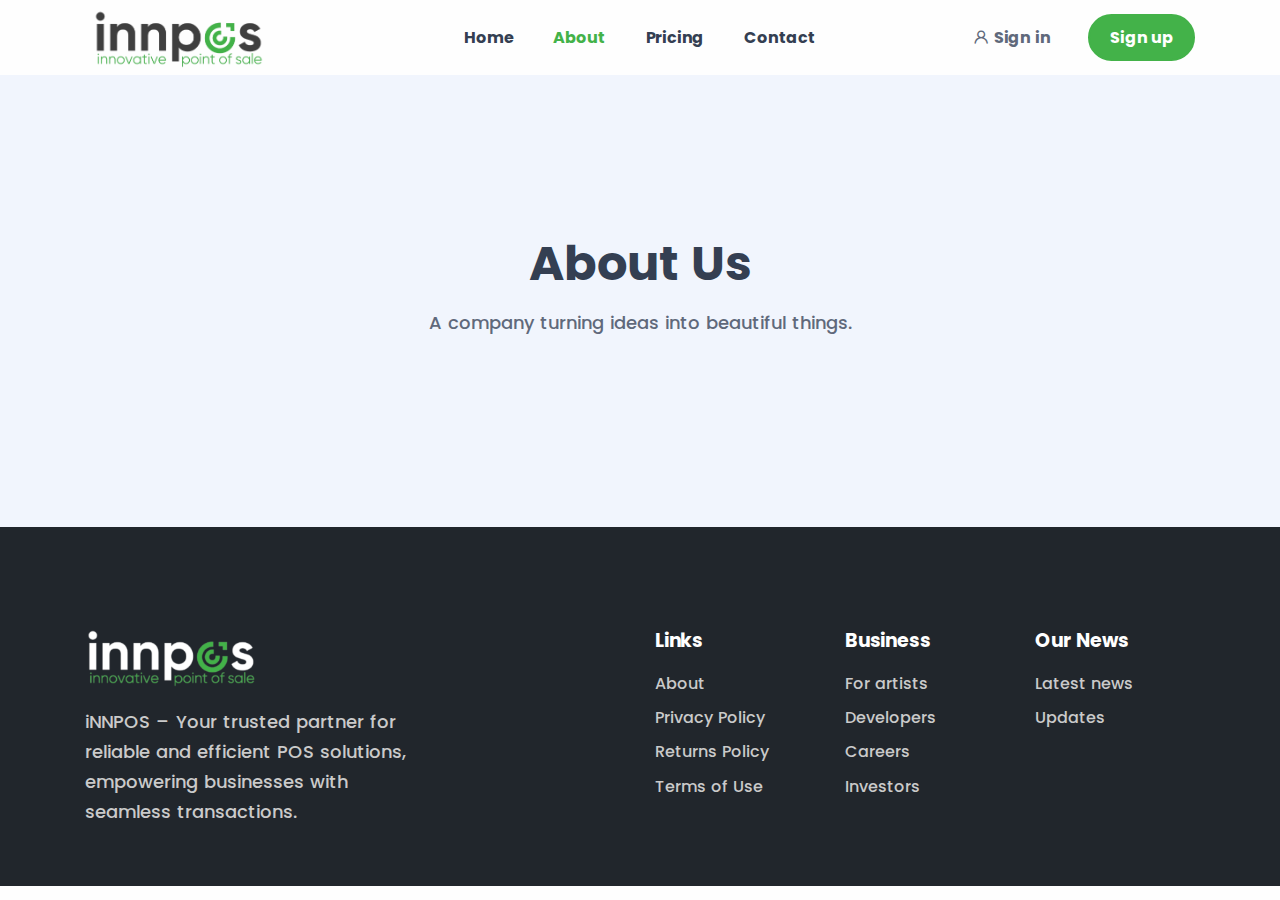
==== about.html @ 15d3a3c7 "initial commit" ====
<!DOCTYPE html>
<html lang="en">
  <head>
    <meta charset="utf-8" />
    <meta name="viewport" content="width=device-width, initial-scale=1.0" />
    <title>INNPOS About Us</title>
    <meta property="og:title" content="INNPOS About Us" />
    <meta property="og:type" content="website" />
    <meta property="og:image" itemprop="image" content="./assets/img/devices.png" />
    <meta property="og:image:secure_url" content="./assets/img/devices.png" />
    <meta property="og:image:width" content="1280" />
    <meta property="og:image:height" content="640" />
    <meta property="twitter:card" content="summary_large_image" />
    <meta property="twitter:image" content="./assets/img/devices.png" />

    <link rel="shortcut icon" href="./assets/img/FAV.png" />
    <link rel="stylesheet" href="./assets/css/plugins.css" />
    <link rel="stylesheet" href="./assets/css/style.css" />
    <link rel="stylesheet" href="./assets/css/colors/green.css" />
    <link rel="stylesheet" href="./assets/css/style-new.css" />
    <link href="https://fonts.googleapis.com/css2?family=Poppins:ital,wght@0,100;0,200;0,300;0,400;0,500;0,600;0,700;0,800;0,900;1,100;1,200;1,300;1,400;1,500;1,600;1,700;1,800;1,900&display=swap" rel="stylesheet" />
  </head>

  <body>
    <nav class="navbar navbar-expand-lg center-nav transparent navbar-light">
      <div class="container flex-lg-row flex-nowrap align-items-center py-2 py-lg-0">
        <div class="navbar-brand w-100">
          <a href="./index.html">
            <img class="h-11" src="./assets/img/logo-black.png" alt="" />
          </a>
        </div>
        <div class="navbar-collapse offcanvas-nav">
          <div class="offcanvas-header d-lg-none d-xl-none">
            <a href="./index.html"><img class="h-11" src="./assets/img/logo-white.png" alt="" /></a>
            <button type="button" class="btn-close btn-close-white offcanvas-close offcanvas-nav-close" aria-label="Close"></button>
          </div>
          <ul class="navbar-nav">
            <li class="nav-item"><a class="nav-link" href="./">Home</a></li>
            <li class="nav-item"><a class="nav-link active" href="about.html">About</a></li>
            <li class="nav-item"><a class="nav-link" href="pricing.html">Pricing</a></li>
            <li class="nav-item"><a class="nav-link" href="contact.html">Contact</a></li>
          </ul>
          <!-- /.navbar-nav -->
        </div>
        <!-- /.navbar-collapse -->
        <div class="navbar-other w-100 d-flex ms-auto">
          <ul class="navbar-nav flex-row align-items-center ms-auto" data-sm-skip="true">
            <li class="nav-item d-none d-md-block">
              <a href="./contact.html" class="btn btn-sm d-flex align-items-center gap-1">
                <i class="uil uil-user"></i>
                Sign in</a
              >
            </li>
            <li class="nav-item d-none d-md-block">
              <a href="./contact.html" class="btn btn-sm btn-primary rounded-pill">Sign up</a>
            </li>
            <li class="nav-item d-lg-none">
              <div class="navbar-hamburger">
                <button class="hamburger animate plain" data-toggle="offcanvas-nav"><span></span></button>
              </div>
            </li>
          </ul>
          <!-- /.navbar-nav -->
        </div>
        <!-- /.navbar-other -->
      </div>
      <!-- /.container -->
    </nav>
    <!-- /.navbar -->

    <section class="wrapper bg-soft-blue">
      <div class="container py-18 text-center">
        <div class="row">
          <div class="col-xl-5 mx-auto mb-6">
            <h1 class="display-1 mb-3">About Us</h1>
            <p class="lead mb-0">A company turning ideas into beautiful things.</p>
          </div>
          <!-- /column -->
        </div>
        <!-- /.row -->
      </div>
      <!-- /.container -->
    </section>
    <!-- /section -->

    <footer class="bg-dark text-inverse">
      <div class="container pt-13 pt-md-15 pb-7">
        <div class="row gy-6 gy-lg-0">
          <div class="col-lg-4">
            <div class="widget">
              <img class="mb-4 h-11" src="./assets/img/logo-white.png" alt="" />
              <p class="lead mb-5">iNNPOS – Your trusted partner for reliable and efficient POS solutions, empowering businesses with seamless transactions.</p>
            </div>
            <!-- /.widget -->
          </div>
          <!-- /column -->
          <div class="col-md-4 col-lg-2 offset-lg-2">
            <div class="widget">
              <h4 class="widget-title text-white mb-3">Links</h4>
              <ul class="list-unstyled text-reset mb-0">
                <li><a href="#">About</a></li>
                <li><a href="#">Privacy Policy</a></li>
                <li><a href="#">Returns Policy</a></li>
                <li><a href="#">Terms of Use</a></li>
              </ul>
            </div>
            <!-- /.widget -->
          </div>
          <!-- /column -->
          <div class="col-md-4 col-lg-2">
            <div class="widget">
              <h4 class="widget-title text-white mb-3">Business</h4>
              <ul class="list-unstyled mb-0">
                <li><a href="#">For artists</a></li>
                <li><a href="#">Developers</a></li>
                <li><a href="#">Careers</a></li>
                <li><a href="#">Investors</a></li>
              </ul>
            </div>
            <!-- /.widget -->
          </div>
          <!-- /column -->
          <div class="col-md-4 col-lg-2">
            <div class="widget">
              <h4 class="widget-title text-white mb-3">Our News</h4>
              <ul class="list-unstyled mb-0">
                <li><a href="#">Latest news</a></li>
                <li><a href="#">Updates</a></li>
              </ul>
            </div>
            <!-- /.widget -->
          </div>
          <!-- /column -->
        </div>
        <!--/.row -->
      </div>
      <!-- /.container -->
    </footer>

    <div class="progress-wrap">
      <svg class="progress-circle svg-content" width="100%" height="100%" viewBox="-1 -1 102 102">
        <path d="M50,1 a49,49 0 0,1 0,98 a49,49 0 0,1 0,-98" />
      </svg>
    </div>

    <script src="./assets/js/bootstrap.bundle.min.js"></script>
    <script src="./assets/js/jquery.min.js"></script>
    <script src="./assets/js/plugins.js"></script>
    <script src="./assets/js/theme.js"></script>
    <script src="./assets/js/script.js"></script>
  </body>
</html>
---- assets/css/plugins.css ----
@charset "UTF-8";

/*!
 * animate.css - https://animate.style/
 * Version - 4.1.1
 * Licensed under the MIT license - http://opensource.org/licenses/MIT
 *
 * Copyright (c) 2020 Animate.css
 */
:root {
  --animate-duration: 1s;
  --animate-delay: 1s;
  --animate-repeat: 1;
}

.animate__animated {
  -webkit-animation-duration: 1s;
  animation-duration: 1s;
  -webkit-animation-duration: var(--animate-duration);
  animation-duration: var(--animate-duration);
  -webkit-animation-fill-mode: both;
  animation-fill-mode: both;
}

.animate__animated.animate__infinite {
  -webkit-animation-iteration-count: infinite;
  animation-iteration-count: infinite;
}

.animate__animated.animate__repeat-1 {
  -webkit-animation-iteration-count: 1;
  animation-iteration-count: 1;
  -webkit-animation-iteration-count: var(--animate-repeat);
  animation-iteration-count: var(--animate-repeat);
}

.animate__animated.animate__repeat-2 {
  -webkit-animation-iteration-count: 2;
  animation-iteration-count: 2;
  -webkit-animation-iteration-count: calc(var(--animate-repeat) * 2);
  animation-iteration-count: calc(var(--animate-repeat) * 2);
}

.animate__animated.animate__repeat-3 {
  -webkit-animation-iteration-count: 3;
  animation-iteration-count: 3;
  -webkit-animation-iteration-count: calc(var(--animate-repeat) * 3);
  animation-iteration-count: calc(var(--animate-repeat) * 3);
}

.animate__animated.animate__delay-1s {
  -webkit-animation-delay: 1s;
  animation-delay: 1s;
  -webkit-animation-delay: var(--animate-delay);
  animation-delay: var(--animate-delay);
}

.animate__animated.animate__delay-2s {
  -webkit-animation-delay: 2s;
  animation-delay: 2s;
  -webkit-animation-delay: calc(var(--animate-delay) * 2);
  animation-delay: calc(var(--animate-delay) * 2);
}

.animate__animated.animate__delay-3s {
  -webkit-animation-delay: 3s;
  animation-delay: 3s;
  -webkit-animation-delay: calc(var(--animate-delay) * 3);
  animation-delay: calc(var(--animate-delay) * 3);
}

.animate__animated.animate__delay-4s {
  -webkit-animation-delay: 4s;
  animation-delay: 4s;
  -webkit-animation-delay: calc(var(--animate-delay) * 4);
  animation-delay: calc(var(--animate-delay) * 4);
}

.animate__animated.animate__delay-5s {
  -webkit-animation-delay: 5s;
  animation-delay: 5s;
  -webkit-animation-delay: calc(var(--animate-delay) * 5);
  animation-delay: calc(var(--animate-delay) * 5);
}

.animate__animated.animate__faster {
  -webkit-animation-duration: 0.5s;
  animation-duration: 0.5s;
  -webkit-animation-duration: calc(var(--animate-duration) / 2);
  animation-duration: calc(var(--animate-duration) / 2);
}

.animate__animated.animate__fast {
  -webkit-animation-duration: 0.8s;
  animation-duration: 0.8s;
  -webkit-animation-duration: calc(var(--animate-duration) * 0.8);
  animation-duration: calc(var(--animate-duration) * 0.8);
}

.animate__animated.animate__slow {
  -webkit-animation-duration: 2s;
  animation-duration: 2s;
  -webkit-animation-duration: calc(var(--animate-duration) * 2);
  animation-duration: calc(var(--animate-duration) * 2);
}

.animate__animated.animate__slower {
  -webkit-animation-duration: 3s;
  animation-duration: 3s;
  -webkit-animation-duration: calc(var(--animate-duration) * 3);
  animation-duration: calc(var(--animate-duration) * 3);
}

@media (prefers-reduced-motion: reduce), print {
  .animate__animated {
    -webkit-animation-duration: 1ms !important;
    animation-duration: 1ms !important;
    -webkit-transition-duration: 1ms !important;
    transition-duration: 1ms !important;
    -webkit-animation-iteration-count: 1 !important;
    animation-iteration-count: 1 !important;
  }

  .animate__animated[class*="Out"] {
    opacity: 0;
  }
}

@-webkit-keyframes bounce {
  0%,
  20%,
  53%,
  to {
    -webkit-animation-timing-function: cubic-bezier(0.215, 0.61, 0.355, 1);
    animation-timing-function: cubic-bezier(0.215, 0.61, 0.355, 1);
    -webkit-transform: translateZ(0);
    transform: translateZ(0);
  }

  40%,
  43% {
    -webkit-animation-timing-function: cubic-bezier(0.755, 0.05, 0.855, 0.06);
    animation-timing-function: cubic-bezier(0.755, 0.05, 0.855, 0.06);
    -webkit-transform: translate3d(0, -30px, 0) scaleY(1.1);
    transform: translate3d(0, -30px, 0) scaleY(1.1);
  }

  70% {
    -webkit-animation-timing-function: cubic-bezier(0.755, 0.05, 0.855, 0.06);
    animation-timing-function: cubic-bezier(0.755, 0.05, 0.855, 0.06);
    -webkit-transform: translate3d(0, -15px, 0) scaleY(1.05);
    transform: translate3d(0, -15px, 0) scaleY(1.05);
  }

  80% {
    -webkit-transition-timing-function: cubic-bezier(0.215, 0.61, 0.355, 1);
    transition-timing-function: cubic-bezier(0.215, 0.61, 0.355, 1);
    -webkit-transform: translateZ(0) scaleY(0.95);
    transform: translateZ(0) scaleY(0.95);
  }

  90% {
    -webkit-transform: translate3d(0, -4px, 0) scaleY(1.02);
    transform: translate3d(0, -4px, 0) scaleY(1.02);
  }
}

@keyframes bounce {
  0%,
  20%,
  53%,
  to {
    -webkit-animation-timing-function: cubic-bezier(0.215, 0.61, 0.355, 1);
    animation-timing-function: cubic-bezier(0.215, 0.61, 0.355, 1);
    -webkit-transform: translateZ(0);
    transform: translateZ(0);
  }

  40%,
  43% {
    -webkit-animation-timing-function: cubic-bezier(0.755, 0.05, 0.855, 0.06);
    animation-timing-function: cubic-bezier(0.755, 0.05, 0.855, 0.06);
    -webkit-transform: translate3d(0, -30px, 0) scaleY(1.1);
    transform: translate3d(0, -30px, 0) scaleY(1.1);
  }

  70% {
    -webkit-animation-timing-function: cubic-bezier(0.755, 0.05, 0.855, 0.06);
    animation-timing-function: cubic-bezier(0.755, 0.05, 0.855, 0.06);
    -webkit-transform: translate3d(0, -15px, 0) scaleY(1.05);
    transform: translate3d(0, -15px, 0) scaleY(1.05);
  }

  80% {
    -webkit-transition-timing-function: cubic-bezier(0.215, 0.61, 0.355, 1);
    transition-timing-function: cubic-bezier(0.215, 0.61, 0.355, 1);
    -webkit-transform: translateZ(0) scaleY(0.95);
    transform: translateZ(0) scaleY(0.95);
  }

  90% {
    -webkit-transform: translate3d(0, -4px, 0) scaleY(1.02);
    transform: translate3d(0, -4px, 0) scaleY(1.02);
  }
}

.animate__bounce {
  -webkit-animation-name: bounce;
  animation-name: bounce;
  -webkit-transform-origin: center bottom;
  transform-origin: center bottom;
}

@-webkit-keyframes flash {
  0%,
  50%,
  to {
    opacity: 1;
  }

  25%,
  75% {
    opacity: 0;
  }
}

@keyframes flash {
  0%,
  50%,
  to {
    opacity: 1;
  }

  25%,
  75% {
    opacity: 0;
  }
}

.animate__flash {
  -webkit-animation-name: flash;
  animation-name: flash;
}

@-webkit-keyframes pulse {
  0% {
    -webkit-transform: scaleX(1);
    transform: scaleX(1);
  }

  50% {
    -webkit-transform: scale3d(1.05, 1.05, 1.05);
    transform: scale3d(1.05, 1.05, 1.05);
  }

  to {
    -webkit-transform: scaleX(1);
    transform: scaleX(1);
  }
}

@keyframes pulse {
  0% {
    -webkit-transform: scaleX(1);
    transform: scaleX(1);
  }

  50% {
    -webkit-transform: scale3d(1.05, 1.05, 1.05);
    transform: scale3d(1.05, 1.05, 1.05);
  }

  to {
    -webkit-transform: scaleX(1);
    transform: scaleX(1);
  }
}

.animate__pulse {
  -webkit-animation-name: pulse;
  animation-name: pulse;
  -webkit-animation-timing-function: ease-in-out;
  animation-timing-function: ease-in-out;
}

@-webkit-keyframes rubberBand {
  0% {
    -webkit-transform: scaleX(1);
    transform: scaleX(1);
  }

  30% {
    -webkit-transform: scale3d(1.25, 0.75, 1);
    transform: scale3d(1.25, 0.75, 1);
  }

  40% {
    -webkit-transform: scale3d(0.75, 1.25, 1);
    transform: scale3d(0.75, 1.25, 1);
  }

  50% {
    -webkit-transform: scale3d(1.15, 0.85, 1);
    transform: scale3d(1.15, 0.85, 1);
  }

  65% {
    -webkit-transform: scale3d(0.95, 1.05, 1);
    transform: scale3d(0.95, 1.05, 1);
  }

  75% {
    -webkit-transform: scale3d(1.05, 0.95, 1);
    transform: scale3d(1.05, 0.95, 1);
  }

  to {
    -webkit-transform: scaleX(1);
    transform: scaleX(1);
  }
}

@keyframes rubberBand {
  0% {
    -webkit-transform: scaleX(1);
    transform: scaleX(1);
  }

  30% {
    -webkit-transform: scale3d(1.25, 0.75, 1);
    transform: scale3d(1.25, 0.75, 1);
  }

  40% {
    -webkit-transform: scale3d(0.75, 1.25, 1);
    transform: scale3d(0.75, 1.25, 1);
  }

  50% {
    -webkit-transform: scale3d(1.15, 0.85, 1);
    transform: scale3d(1.15, 0.85, 1);
  }

  65% {
    -webkit-transform: scale3d(0.95, 1.05, 1);
    transform: scale3d(0.95, 1.05, 1);
  }

  75% {
    -webkit-transform: scale3d(1.05, 0.95, 1);
    transform: scale3d(1.05, 0.95, 1);
  }

  to {
    -webkit-transform: scaleX(1);
    transform: scaleX(1);
  }
}

.animate__rubberBand {
  -webkit-animation-name: rubberBand;
  animation-name: rubberBand;
}

@-webkit-keyframes shakeX {
  0%,
  to {
    -webkit-transform: translateZ(0);
    transform: translateZ(0);
  }

  10%,
  30%,
  50%,
  70%,
  90% {
    -webkit-transform: translate3d(-10px, 0, 0);
    transform: translate3d(-10px, 0, 0);
  }

  20%,
  40%,
  60%,
  80% {
    -webkit-transform: translate3d(10px, 0, 0);
    transform: translate3d(10px, 0, 0);
  }
}

@keyframes shakeX {
  0%,
  to {
    -webkit-transform: translateZ(0);
    transform: translateZ(0);
  }

  10%,
  30%,
  50%,
  70%,
  90% {
    -webkit-transform: translate3d(-10px, 0, 0);
    transform: translate3d(-10px, 0, 0);
  }

  20%,
  40%,
  60%,
  80% {
    -webkit-transform: translate3d(10px, 0, 0);
    transform: translate3d(10px, 0, 0);
  }
}

.animate__shakeX {
  -webkit-animation-name: shakeX;
  animation-name: shakeX;
}

@-webkit-keyframes shakeY {
  0%,
  to {
    -webkit-transform: translateZ(0);
    transform: translateZ(0);
  }

  10%,
  30%,
  50%,
  70%,
  90% {
    -webkit-transform: translate3d(0, -10px, 0);
    transform: translate3d(0, -10px, 0);
  }

  20%,
  40%,
  60%,
  80% {
    -webkit-transform: translate3d(0, 10px, 0);
    transform: translate3d(0, 10px, 0);
  }
}

@keyframes shakeY {
  0%,
  to {
    -webkit-transform: translateZ(0);
    transform: translateZ(0);
  }

  10%,
  30%,
  50%,
  70%,
  90% {
    -webkit-transform: translate3d(0, -10px, 0);
    transform: translate3d(0, -10px, 0);
  }

  20%,
  40%,
  60%,
  80% {
    -webkit-transform: translate3d(0, 10px, 0);
    transform: translate3d(0, 10px, 0);
  }
}

.animate__shakeY {
  -webkit-animation-name: shakeY;
  animation-name: shakeY;
}

@-webkit-keyframes headShake {
  0% {
    -webkit-transform: translateX(0);
    transform: translateX(0);
  }

  6.5% {
    -webkit-transform: translateX(-6px) rotateY(-9deg);
    transform: translateX(-6px) rotateY(-9deg);
  }

  18.5% {
    -webkit-transform: translateX(5px) rotateY(7deg);
    transform: translateX(5px) rotateY(7deg);
  }

  31.5% {
    -webkit-transform: translateX(-3px) rotateY(-5deg);
    transform: translateX(-3px) rotateY(-5deg);
  }

  43.5% {
    -webkit-transform: translateX(2px) rotateY(3deg);
    transform: translateX(2px) rotateY(3deg);
  }

  50% {
    -webkit-transform: translateX(0);
    transform: translateX(0);
  }
}

@keyframes headShake {
  0% {
    -webkit-transform: translateX(0);
    transform: translateX(0);
  }

  6.5% {
    -webkit-transform: translateX(-6px) rotateY(-9deg);
    transform: translateX(-6px) rotateY(-9deg);
  }

  18.5% {
    -webkit-transform: translateX(5px) rotateY(7deg);
    transform: translateX(5px) rotateY(7deg);
  }

  31.5% {
    -webkit-transform: translateX(-3px) rotateY(-5deg);
    transform: translateX(-3px) rotateY(-5deg);
  }

  43.5% {
    -webkit-transform: translateX(2px) rotateY(3deg);
    transform: translateX(2px) rotateY(3deg);
  }

  50% {
    -webkit-transform: translateX(0);
    transform: translateX(0);
  }
}

.animate__headShake {
  -webkit-animation-timing-function: ease-in-out;
  animation-timing-function: ease-in-out;
  -webkit-animation-name: headShake;
  animation-name: headShake;
}

@-webkit-keyframes swing {
  20% {
    -webkit-transform: rotate(15deg);
    transform: rotate(15deg);
  }

  40% {
    -webkit-transform: rotate(-10deg);
    transform: rotate(-10deg);
  }

  60% {
    -webkit-transform: rotate(5deg);
    transform: rotate(5deg);
  }

  80% {
    -webkit-transform: rotate(-5deg);
    transform: rotate(-5deg);
  }

  to {
    -webkit-transform: rotate(0deg);
    transform: rotate(0deg);
  }
}

@keyframes swing {
  20% {
    -webkit-transform: rotate(15deg);
    transform: rotate(15deg);
  }

  40% {
    -webkit-transform: rotate(-10deg);
    transform: rotate(-10deg);
  }

  60% {
    -webkit-transform: rotate(5deg);
    transform: rotate(5deg);
  }

  80% {
    -webkit-transform: rotate(-5deg);
    transform: rotate(-5deg);
  }

  to {
    -webkit-transform: rotate(0deg);
    transform: rotate(0deg);
  }
}

.animate__swing {
  -webkit-transform-origin: top center;
  transform-origin: top center;
  -webkit-animation-name: swing;
  animation-name: swing;
}

@-webkit-keyframes tada {
  0% {
    -webkit-transform: scaleX(1);
    transform: scaleX(1);
  }

  10%,
  20% {
    -webkit-transform: scale3d(0.9, 0.9, 0.9) rotate(-3deg);
    transform: scale3d(0.9, 0.9, 0.9) rotate(-3deg);
  }

  30%,
  50%,
  70%,
  90% {
    -webkit-transform: scale3d(1.1, 1.1, 1.1) rotate(3deg);
    transform: scale3d(1.1, 1.1, 1.1) rotate(3deg);
  }

  40%,
  60%,
  80% {
    -webkit-transform: scale3d(1.1, 1.1, 1.1) rotate(-3deg);
    transform: scale3d(1.1, 1.1, 1.1) rotate(-3deg);
  }

  to {
    -webkit-transform: scaleX(1);
    transform: scaleX(1);
  }
}

@keyframes tada {
  0% {
    -webkit-transform: scaleX(1);
    transform: scaleX(1);
  }

  10%,
  20% {
    -webkit-transform: scale3d(0.9, 0.9, 0.9) rotate(-3deg);
    transform: scale3d(0.9, 0.9, 0.9) rotate(-3deg);
  }

  30%,
  50%,
  70%,
  90% {
    -webkit-transform: scale3d(1.1, 1.1, 1.1) rotate(3deg);
    transform: scale3d(1.1, 1.1, 1.1) rotate(3deg);
  }

  40%,
  60%,
  80% {
    -webkit-transform: scale3d(1.1, 1.1, 1.1) rotate(-3deg);
    transform: scale3d(1.1, 1.1, 1.1) rotate(-3deg);
  }

  to {
    -webkit-transform: scaleX(1);
    transform: scaleX(1);
  }
}

.animate__tada {
  -webkit-animation-name: tada;
  animation-name: tada;
}

@-webkit-keyframes wobble {
  0% {
    -webkit-transform: translateZ(0);
    transform: translateZ(0);
  }

  15% {
    -webkit-transform: translate3d(-25%, 0, 0) rotate(-5deg);
    transform: translate3d(-25%, 0, 0) rotate(-5deg);
  }

  30% {
    -webkit-transform: translate3d(20%, 0, 0) rotate(3deg);
    transform: translate3d(20%, 0, 0) rotate(3deg);
  }

  45% {
    -webkit-transform: translate3d(-15%, 0, 0) rotate(-3deg);
    transform: translate3d(-15%, 0, 0) rotate(-3deg);
  }

  60% {
    -webkit-transform: translate3d(10%, 0, 0) rotate(2deg);
    transform: translate3d(10%, 0, 0) rotate(2deg);
  }

  75% {
    -webkit-transform: translate3d(-5%, 0, 0) rotate(-1deg);
    transform: translate3d(-5%, 0, 0) rotate(-1deg);
  }

  to {
    -webkit-transform: translateZ(0);
    transform: translateZ(0);
  }
}

@keyframes wobble {
  0% {
    -webkit-transform: translateZ(0);
    transform: translateZ(0);
  }

  15% {
    -webkit-transform: translate3d(-25%, 0, 0) rotate(-5deg);
    transform: translate3d(-25%, 0, 0) rotate(-5deg);
  }

  30% {
    -webkit-transform: translate3d(20%, 0, 0) rotate(3deg);
    transform: translate3d(20%, 0, 0) rotate(3deg);
  }

  45% {
    -webkit-transform: translate3d(-15%, 0, 0) rotate(-3deg);
    transform: translate3d(-15%, 0, 0) rotate(-3deg);
  }

  60% {
    -webkit-transform: translate3d(10%, 0, 0) rotate(2deg);
    transform: translate3d(10%, 0, 0) rotate(2deg);
  }

  75% {
    -webkit-transform: translate3d(-5%, 0, 0) rotate(-1deg);
    transform: translate3d(-5%, 0, 0) rotate(-1deg);
  }

  to {
    -webkit-transform: translateZ(0);
    transform: translateZ(0);
  }
}

.animate__wobble {
  -webkit-animation-name: wobble;
  animation-name: wobble;
}

@-webkit-keyframes jello {
  0%,
  11.1%,
  to {
    -webkit-transform: translateZ(0);
    transform: translateZ(0);
  }

  22.2% {
    -webkit-transform: skewX(-12.5deg) skewY(-12.5deg);
    transform: skewX(-12.5deg) skewY(-12.5deg);
  }

  33.3% {
    -webkit-transform: skewX(6.25deg) skewY(6.25deg);
    transform: skewX(6.25deg) skewY(6.25deg);
  }

  44.4% {
    -webkit-transform: skewX(-3.125deg) skewY(-3.125deg);
    transform: skewX(-3.125deg) skewY(-3.125deg);
  }

  55.5% {
    -webkit-transform: skewX(1.5625deg) skewY(1.5625deg);
    transform: skewX(1.5625deg) skewY(1.5625deg);
  }

  66.6% {
    -webkit-transform: skewX(-0.78125deg) skewY(-0.78125deg);
    transform: skewX(-0.78125deg) skewY(-0.78125deg);
  }

  77.7% {
    -webkit-transform: skewX(0.390625deg) skewY(0.390625deg);
    transform: skewX(0.390625deg) skewY(0.390625deg);
  }

  88.8% {
    -webkit-transform: skewX(-0.1953125deg) skewY(-0.1953125deg);
    transform: skewX(-0.1953125deg) skewY(-0.1953125deg);
  }
}

@keyframes jello {
  0%,
  11.1%,
  to {
    -webkit-transform: translateZ(0);
    transform: translateZ(0);
  }

  22.2% {
    -webkit-transform: skewX(-12.5deg) skewY(-12.5deg);
    transform: skewX(-12.5deg) skewY(-12.5deg);
  }

  33.3% {
    -webkit-transform: skewX(6.25deg) skewY(6.25deg);
    transform: skewX(6.25deg) skewY(6.25deg);
  }

  44.4% {
    -webkit-transform: skewX(-3.125deg) skewY(-3.125deg);
    transform: skewX(-3.125deg) skewY(-3.125deg);
  }

  55.5% {
    -webkit-transform: skewX(1.5625deg) skewY(1.5625deg);
    transform: skewX(1.5625deg) skewY(1.5625deg);
  }

  66.6% {
    -webkit-transform: skewX(-0.78125deg) skewY(-0.78125deg);
    transform: skewX(-0.78125deg) skewY(-0.78125deg);
  }

  77.7% {
    -webkit-transform: skewX(0.390625deg) skewY(0.390625deg);
    transform: skewX(0.390625deg) skewY(0.390625deg);
  }

  88.8% {
    -webkit-transform: skewX(-0.1953125deg) skewY(-0.1953125deg);
    transform: skewX(-0.1953125deg) skewY(-0.1953125deg);
  }
}

.animate__jello {
  -webkit-animation-name: jello;
  animation-name: jello;
  -webkit-transform-origin: center;
  transform-origin: center;
}

@-webkit-keyframes heartBeat {
  0% {
    -webkit-transform: scale(1);
    transform: scale(1);
  }

  14% {
    -webkit-transform: scale(1.3);
    transform: scale(1.3);
  }

  28% {
    -webkit-transform: scale(1);
    transform: scale(1);
  }

  42% {
    -webkit-transform: scale(1.3);
    transform: scale(1.3);
  }

  70% {
    -webkit-transform: scale(1);
    transform: scale(1);
  }
}

@keyframes heartBeat {
  0% {
    -webkit-transform: scale(1);
    transform: scale(1);
  }

  14% {
    -webkit-transform: scale(1.3);
    transform: scale(1.3);
  }

  28% {
    -webkit-transform: scale(1);
    transform: scale(1);
  }

  42% {
    -webkit-transform: scale(1.3);
    transform: scale(1.3);
  }

  70% {
    -webkit-transform: scale(1);
    transform: scale(1);
  }
}

.animate__heartBeat {
  -webkit-animation-name: heartBeat;
  animation-name: heartBeat;
  -webkit-animation-duration: 1.3s;
  animation-duration: 1.3s;
  -webkit-animation-duration: calc(var(--animate-duration) * 1.3);
  animation-duration: calc(var(--animate-duration) * 1.3);
  -webkit-animation-timing-function: ease-in-out;
  animation-timing-function: ease-in-out;
}

@-webkit-keyframes backInDown {
  0% {
    -webkit-transform: translateY(-1200px) scale(0.7);
    transform: translateY(-1200px) scale(0.7);
    opacity: 0.7;
  }

  80% {
    -webkit-transform: translateY(0) scale(0.7);
    transform: translateY(0) scale(0.7);
    opacity: 0.7;
  }

  to {
    -webkit-transform: scale(1);
    transform: scale(1);
    opacity: 1;
  }
}

@keyframes backInDown {
  0% {
    -webkit-transform: translateY(-1200px) scale(0.7);
    transform: translateY(-1200px) scale(0.7);
    opacity: 0.7;
  }

  80% {
    -webkit-transform: translateY(0) scale(0.7);
    transform: translateY(0) scale(0.7);
    opacity: 0.7;
  }

  to {
    -webkit-transform: scale(1);
    transform: scale(1);
    opacity: 1;
  }
}

.animate__backInDown {
  -webkit-animation-name: backInDown;
  animation-name: backInDown;
}

@-webkit-keyframes backInLeft {
  0% {
    -webkit-transform: translateX(-2000px) scale(0.7);
    transform: translateX(-2000px) scale(0.7);
    opacity: 0.7;
  }

  80% {
    -webkit-transform: translateX(0) scale(0.7);
    transform: translateX(0) scale(0.7);
    opacity: 0.7;
  }

  to {
    -webkit-transform: scale(1);
    transform: scale(1);
    opacity: 1;
  }
}

@keyframes backInLeft {
  0% {
    -webkit-transform: translateX(-2000px) scale(0.7);
    transform: translateX(-2000px) scale(0.7);
    opacity: 0.7;
  }

  80% {
    -webkit-transform: translateX(0) scale(0.7);
    transform: translateX(0) scale(0.7);
    opacity: 0.7;
  }

  to {
    -webkit-transform: scale(1);
    transform: scale(1);
    opacity: 1;
  }
}

.animate__backInLeft {
  -webkit-animation-name: backInLeft;
  animation-name: backInLeft;
}

@-webkit-keyframes backInRight {
  0% {
    -webkit-transform: translateX(2000px) scale(0.7);
    transform: translateX(2000px) scale(0.7);
    opacity: 0.7;
  }

  80% {
    -webkit-transform: translateX(0) scale(0.7);
    transform: translateX(0) scale(0.7);
    opacity: 0.7;
  }

  to {
    -webkit-transform: scale(1);
    transform: scale(1);
    opacity: 1;
  }
}

@keyframes backInRight {
  0% {
    -webkit-transform: translateX(2000px) scale(0.7);
    transform: translateX(2000px) scale(0.7);
    opacity: 0.7;
  }

  80% {
    -webkit-transform: translateX(0) scale(0.7);
    transform: translateX(0) scale(0.7);
    opacity: 0.7;
  }

  to {
    -webkit-transform: scale(1);
    transform: scale(1);
    opacity: 1;
  }
}

.animate__backInRight {
  -webkit-animation-name: backInRight;
  animation-name: backInRight;
}

@-webkit-keyframes backInUp {
  0% {
    -webkit-transform: translateY(1200px) scale(0.7);
    transform: translateY(1200px) scale(0.7);
    opacity: 0.7;
  }

  80% {
    -webkit-transform: translateY(0) scale(0.7);
    transform: translateY(0) scale(0.7);
    opacity: 0.7;
  }

  to {
    -webkit-transform: scale(1);
    transform: scale(1);
    opacity: 1;
  }
}

@keyframes backInUp {
  0% {
    -webkit-transform: translateY(1200px) scale(0.7);
    transform: translateY(1200px) scale(0.7);
    opacity: 0.7;
  }

  80% {
    -webkit-transform: translateY(0) scale(0.7);
    transform: translateY(0) scale(0.7);
    opacity: 0.7;
  }

  to {
    -webkit-transform: scale(1);
    transform: scale(1);
    opacity: 1;
  }
}

.animate__backInUp {
  -webkit-animation-name: backInUp;
  animation-name: backInUp;
}

@-webkit-keyframes backOutDown {
  0% {
    -webkit-transform: scale(1);
    transform: scale(1);
    opacity: 1;
  }

  20% {
    -webkit-transform: translateY(0) scale(0.7);
    transform: translateY(0) scale(0.7);
    opacity: 0.7;
  }

  to {
    -webkit-transform: translateY(700px) scale(0.7);
    transform: translateY(700px) scale(0.7);
    opacity: 0.7;
  }
}

@keyframes backOutDown {
  0% {
    -webkit-transform: scale(1);
    transform: scale(1);
    opacity: 1;
  }

  20% {
    -webkit-transform: translateY(0) scale(0.7);
    transform: translateY(0) scale(0.7);
    opacity: 0.7;
  }

  to {
    -webkit-transform: translateY(700px) scale(0.7);
    transform: translateY(700px) scale(0.7);
    opacity: 0.7;
  }
}

.animate__backOutDown {
  -webkit-animation-name: backOutDown;
  animation-name: backOutDown;
}

@-webkit-keyframes backOutLeft {
  0% {
    -webkit-transform: scale(1);
    transform: scale(1);
    opacity: 1;
  }

  20% {
    -webkit-transform: translateX(0) scale(0.7);
    transform: translateX(0) scale(0.7);
    opacity: 0.7;
  }

  to {
    -webkit-transform: translateX(-2000px) scale(0.7);
    transform: translateX(-2000px) scale(0.7);
    opacity: 0.7;
  }
}

@keyframes backOutLeft {
  0% {
    -webkit-transform: scale(1);
    transform: scale(1);
    opacity: 1;
  }

  20% {
    -webkit-transform: translateX(0) scale(0.7);
    transform: translateX(0) scale(0.7);
    opacity: 0.7;
  }

  to {
    -webkit-transform: translateX(-2000px) scale(0.7);
    transform: translateX(-2000px) scale(0.7);
    opacity: 0.7;
  }
}

.animate__backOutLeft {
  -webkit-animation-name: backOutLeft;
  animation-name: backOutLeft;
}

@-webkit-keyframes backOutRight {
  0% {
    -webkit-transform: scale(1);
    transform: scale(1);
    opacity: 1;
  }

  20% {
    -webkit-transform: translateX(0) scale(0.7);
    transform: translateX(0) scale(0.7);
    opacity: 0.7;
  }

  to {
    -webkit-transform: translateX(2000px) scale(0.7);
    transform: translateX(2000px) scale(0.7);
    opacity: 0.7;
  }
}

@keyframes backOutRight {
  0% {
    -webkit-transform: scale(1);
    transform: scale(1);
    opacity: 1;
  }

  20% {
    -webkit-transform: translateX(0) scale(0.7);
    transform: translateX(0) scale(0.7);
    opacity: 0.7;
  }

  to {
    -webkit-transform: translateX(2000px) scale(0.7);
    transform: translateX(2000px) scale(0.7);
    opacity: 0.7;
  }
}

.animate__backOutRight {
  -webkit-animation-name: backOutRight;
  animation-name: backOutRight;
}

@-webkit-keyframes backOutUp {
  0% {
    -webkit-transform: scale(1);
    transform: scale(1);
    opacity: 1;
  }

  20% {
    -webkit-transform: translateY(0) scale(0.7);
    transform: translateY(0) scale(0.7);
    opacity: 0.7;
  }

  to {
    -webkit-transform: translateY(-700px) scale(0.7);
    transform: translateY(-700px) scale(0.7);
    opacity: 0.7;
  }
}

@keyframes backOutUp {
  0% {
    -webkit-transform: scale(1);
    transform: scale(1);
    opacity: 1;
  }

  20% {
    -webkit-transform: translateY(0) scale(0.7);
    transform: translateY(0) scale(0.7);
    opacity: 0.7;
  }

  to {
    -webkit-transform: translateY(-700px) scale(0.7);
    transform: translateY(-700px) scale(0.7);
    opacity: 0.7;
  }
}

.animate__backOutUp {
  -webkit-animation-name: backOutUp;
  animation-name: backOutUp;
}

@-webkit-keyframes bounceIn {
  0%,
  20%,
  40%,
  60%,
  80%,
  to {
    -webkit-animation-timing-function: cubic-bezier(0.215, 0.61, 0.355, 1);
    animation-timing-function: cubic-bezier(0.215, 0.61, 0.355, 1);
  }

  0% {
    opacity: 0;
    -webkit-transform: scale3d(0.3, 0.3, 0.3);
    transform: scale3d(0.3, 0.3, 0.3);
  }

  20% {
    -webkit-transform: scale3d(1.1, 1.1, 1.1);
    transform: scale3d(1.1, 1.1, 1.1);
  }

  40% {
    -webkit-transform: scale3d(0.9, 0.9, 0.9);
    transform: scale3d(0.9, 0.9, 0.9);
  }

  60% {
    opacity: 1;
    -webkit-transform: scale3d(1.03, 1.03, 1.03);
    transform: scale3d(1.03, 1.03, 1.03);
  }

  80% {
    -webkit-transform: scale3d(0.97, 0.97, 0.97);
    transform: scale3d(0.97, 0.97, 0.97);
  }

  to {
    opacity: 1;
    -webkit-transform: scaleX(1);
    transform: scaleX(1);
  }
}

@keyframes bounceIn {
  0%,
  20%,
  40%,
  60%,
  80%,
  to {
    -webkit-animation-timing-function: cubic-bezier(0.215, 0.61, 0.355, 1);
    animation-timing-function: cubic-bezier(0.215, 0.61, 0.355, 1);
  }

  0% {
    opacity: 0;
    -webkit-transform: scale3d(0.3, 0.3, 0.3);
    transform: scale3d(0.3, 0.3, 0.3);
  }

  20% {
    -webkit-transform: scale3d(1.1, 1.1, 1.1);
    transform: scale3d(1.1, 1.1, 1.1);
  }

  40% {
    -webkit-transform: scale3d(0.9, 0.9, 0.9);
    transform: scale3d(0.9, 0.9, 0.9);
  }

  60% {
    opacity: 1;
    -webkit-transform: scale3d(1.03, 1.03, 1.03);
    transform: scale3d(1.03, 1.03, 1.03);
  }

  80% {
    -webkit-transform: scale3d(0.97, 0.97, 0.97);
    transform: scale3d(0.97, 0.97, 0.97);
  }

  to {
    opacity: 1;
    -webkit-transform: scaleX(1);
    transform: scaleX(1);
  }
}

.animate__bounceIn {
  -webkit-animation-duration: 0.75s;
  animation-duration: 0.75s;
  -webkit-animation-duration: calc(var(--animate-duration) * 0.75);
  animation-duration: calc(var(--animate-duration) * 0.75);
  -webkit-animation-name: bounceIn;
  animation-name: bounceIn;
}

@-webkit-keyframes bounceInDown {
  0%,
  60%,
  75%,
  90%,
  to {
    -webkit-animation-timing-function: cubic-bezier(0.215, 0.61, 0.355, 1);
    animation-timing-function: cubic-bezier(0.215, 0.61, 0.355, 1);
  }

  0% {
    opacity: 0;
    -webkit-transform: translate3d(0, -3000px, 0) scaleY(3);
    transform: translate3d(0, -3000px, 0) scaleY(3);
  }

  60% {
    opacity: 1;
    -webkit-transform: translate3d(0, 25px, 0) scaleY(0.9);
    transform: translate3d(0, 25px, 0) scaleY(0.9);
  }

  75% {
    -webkit-transform: translate3d(0, -10px, 0) scaleY(0.95);
    transform: translate3d(0, -10px, 0) scaleY(0.95);
  }

  90% {
    -webkit-transform: translate3d(0, 5px, 0) scaleY(0.985);
    transform: translate3d(0, 5px, 0) scaleY(0.985);
  }

  to {
    -webkit-transform: translateZ(0);
    transform: translateZ(0);
  }
}

@keyframes bounceInDown {
  0%,
  60%,
  75%,
  90%,
  to {
    -webkit-animation-timing-function: cubic-bezier(0.215, 0.61, 0.355, 1);
    animation-timing-function: cubic-bezier(0.215, 0.61, 0.355, 1);
  }

  0% {
    opacity: 0;
    -webkit-transform: translate3d(0, -3000px, 0) scaleY(3);
    transform: translate3d(0, -3000px, 0) scaleY(3);
  }

  60% {
    opacity: 1;
    -webkit-transform: translate3d(0, 25px, 0) scaleY(0.9);
    transform: translate3d(0, 25px, 0) scaleY(0.9);
  }

  75% {
    -webkit-transform: translate3d(0, -10px, 0) scaleY(0.95);
    transform: translate3d(0, -10px, 0) scaleY(0.95);
  }

  90% {
    -webkit-transform: translate3d(0, 5px, 0) scaleY(0.985);
    transform: translate3d(0, 5px, 0) scaleY(0.985);
  }

  to {
    -webkit-transform: translateZ(0);
    transform: translateZ(0);
  }
}

.animate__bounceInDown {
  -webkit-animation-name: bounceInDown;
  animation-name: bounceInDown;
}

@-webkit-keyframes bounceInLeft {
  0%,
  60%,
  75%,
  90%,
  to {
    -webkit-animation-timing-function: cubic-bezier(0.215, 0.61, 0.355, 1);
    animation-timing-function: cubic-bezier(0.215, 0.61, 0.355, 1);
  }

  0% {
    opacity: 0;
    -webkit-transform: translate3d(-3000px, 0, 0) scaleX(3);
    transform: translate3d(-3000px, 0, 0) scaleX(3);
  }

  60% {
    opacity: 1;
    -webkit-transform: translate3d(25px, 0, 0) scaleX(1);
    transform: translate3d(25px, 0, 0) scaleX(1);
  }

  75% {
    -webkit-transform: translate3d(-10px, 0, 0) scaleX(0.98);
    transform: translate3d(-10px, 0, 0) scaleX(0.98);
  }

  90% {
    -webkit-transform: translate3d(5px, 0, 0) scaleX(0.995);
    transform: translate3d(5px, 0, 0) scaleX(0.995);
  }

  to {
    -webkit-transform: translateZ(0);
    transform: translateZ(0);
  }
}

@keyframes bounceInLeft {
  0%,
  60%,
  75%,
  90%,
  to {
    -webkit-animation-timing-function: cubic-bezier(0.215, 0.61, 0.355, 1);
    animation-timing-function: cubic-bezier(0.215, 0.61, 0.355, 1);
  }

  0% {
    opacity: 0;
    -webkit-transform: translate3d(-3000px, 0, 0) scaleX(3);
    transform: translate3d(-3000px, 0, 0) scaleX(3);
  }

  60% {
    opacity: 1;
    -webkit-transform: translate3d(25px, 0, 0) scaleX(1);
    transform: translate3d(25px, 0, 0) scaleX(1);
  }

  75% {
    -webkit-transform: translate3d(-10px, 0, 0) scaleX(0.98);
    transform: translate3d(-10px, 0, 0) scaleX(0.98);
  }

  90% {
    -webkit-transform: translate3d(5px, 0, 0) scaleX(0.995);
    transform: translate3d(5px, 0, 0) scaleX(0.995);
  }

  to {
    -webkit-transform: translateZ(0);
    transform: translateZ(0);
  }
}

.animate__bounceInLeft {
  -webkit-animation-name: bounceInLeft;
  animation-name: bounceInLeft;
}

@-webkit-keyframes bounceInRight {
  0%,
  60%,
  75%,
  90%,
  to {
    -webkit-animation-timing-function: cubic-bezier(0.215, 0.61, 0.355, 1);
    animation-timing-function: cubic-bezier(0.215, 0.61, 0.355, 1);
  }

  0% {
    opacity: 0;
    -webkit-transform: translate3d(3000px, 0, 0) scaleX(3);
    transform: translate3d(3000px, 0, 0) scaleX(3);
  }

  60% {
    opacity: 1;
    -webkit-transform: translate3d(-25px, 0, 0) scaleX(1);
    transform: translate3d(-25px, 0, 0) scaleX(1);
  }

  75% {
    -webkit-transform: translate3d(10px, 0, 0) scaleX(0.98);
    transform: translate3d(10px, 0, 0) scaleX(0.98);
  }

  90% {
    -webkit-transform: translate3d(-5px, 0, 0) scaleX(0.995);
    transform: translate3d(-5px, 0, 0) scaleX(0.995);
  }

  to {
    -webkit-transform: translateZ(0);
    transform: translateZ(0);
  }
}

@keyframes bounceInRight {
  0%,
  60%,
  75%,
  90%,
  to {
    -webkit-animation-timing-function: cubic-bezier(0.215, 0.61, 0.355, 1);
    animation-timing-function: cubic-bezier(0.215, 0.61, 0.355, 1);
  }

  0% {
    opacity: 0;
    -webkit-transform: translate3d(3000px, 0, 0) scaleX(3);
    transform: translate3d(3000px, 0, 0) scaleX(3);
  }

  60% {
    opacity: 1;
    -webkit-transform: translate3d(-25px, 0, 0) scaleX(1);
    transform: translate3d(-25px, 0, 0) scaleX(1);
  }

  75% {
    -webkit-transform: translate3d(10px, 0, 0) scaleX(0.98);
    transform: translate3d(10px, 0, 0) scaleX(0.98);
  }

  90% {
    -webkit-transform: translate3d(-5px, 0, 0) scaleX(0.995);
    transform: translate3d(-5px, 0, 0) scaleX(0.995);
  }

  to {
    -webkit-transform: translateZ(0);
    transform: translateZ(0);
  }
}

.animate__bounceInRight {
  -webkit-animation-name: bounceInRight;
  animation-name: bounceInRight;
}

@-webkit-keyframes bounceInUp {
  0%,
  60%,
  75%,
  90%,
  to {
    -webkit-animation-timing-function: cubic-bezier(0.215, 0.61, 0.355, 1);
    animation-timing-function: cubic-bezier(0.215, 0.61, 0.355, 1);
  }

  0% {
    opacity: 0;
    -webkit-transform: translate3d(0, 3000px, 0) scaleY(5);
    transform: translate3d(0, 3000px, 0) scaleY(5);
  }

  60% {
    opacity: 1;
    -webkit-transform: translate3d(0, -20px, 0) scaleY(0.9);
    transform: translate3d(0, -20px, 0) scaleY(0.9);
  }

  75% {
    -webkit-transform: translate3d(0, 10px, 0) scaleY(0.95);
    transform: translate3d(0, 10px, 0) scaleY(0.95);
  }

  90% {
    -webkit-transform: translate3d(0, -5px, 0) scaleY(0.985);
    transform: translate3d(0, -5px, 0) scaleY(0.985);
  }

  to {
    -webkit-transform: translateZ(0);
    transform: translateZ(0);
  }
}

@keyframes bounceInUp {
  0%,
  60%,
  75%,
  90%,
  to {
    -webkit-animation-timing-function: cubic-bezier(0.215, 0.61, 0.355, 1);
    animation-timing-function: cubic-bezier(0.215, 0.61, 0.355, 1);
  }

  0% {
    opacity: 0;
    -webkit-transform: translate3d(0, 3000px, 0) scaleY(5);
    transform: translate3d(0, 3000px, 0) scaleY(5);
  }

  60% {
    opacity: 1;
    -webkit-transform: translate3d(0, -20px, 0) scaleY(0.9);
    transform: translate3d(0, -20px, 0) scaleY(0.9);
  }

  75% {
    -webkit-transform: translate3d(0, 10px, 0) scaleY(0.95);
    transform: translate3d(0, 10px, 0) scaleY(0.95);
  }

  90% {
    -webkit-transform: translate3d(0, -5px, 0) scaleY(0.985);
    transform: translate3d(0, -5px, 0) scaleY(0.985);
  }

  to {
    -webkit-transform: translateZ(0);
    transform: translateZ(0);
  }
}

.animate__bounceInUp {
  -webkit-animation-name: bounceInUp;
  animation-name: bounceInUp;
}

@-webkit-keyframes bounceOut {
  20% {
    -webkit-transform: scale3d(0.9, 0.9, 0.9);
    transform: scale3d(0.9, 0.9, 0.9);
  }

  50%,
  55% {
    opacity: 1;
    -webkit-transform: scale3d(1.1, 1.1, 1.1);
    transform: scale3d(1.1, 1.1, 1.1);
  }

  to {
    opacity: 0;
    -webkit-transform: scale3d(0.3, 0.3, 0.3);
    transform: scale3d(0.3, 0.3, 0.3);
  }
}

@keyframes bounceOut {
  20% {
    -webkit-transform: scale3d(0.9, 0.9, 0.9);
    transform: scale3d(0.9, 0.9, 0.9);
  }

  50%,
  55% {
    opacity: 1;
    -webkit-transform: scale3d(1.1, 1.1, 1.1);
    transform: scale3d(1.1, 1.1, 1.1);
  }

  to {
    opacity: 0;
    -webkit-transform: scale3d(0.3, 0.3, 0.3);
    transform: scale3d(0.3, 0.3, 0.3);
  }
}

.animate__bounceOut {
  -webkit-animation-duration: 0.75s;
  animation-duration: 0.75s;
  -webkit-animation-duration: calc(var(--animate-duration) * 0.75);
  animation-duration: calc(var(--animate-duration) * 0.75);
  -webkit-animation-name: bounceOut;
  animation-name: bounceOut;
}

@-webkit-keyframes bounceOutDown {
  20% {
    -webkit-transform: translate3d(0, 10px, 0) scaleY(0.985);
    transform: translate3d(0, 10px, 0) scaleY(0.985);
  }

  40%,
  45% {
    opacity: 1;
    -webkit-transform: translate3d(0, -20px, 0) scaleY(0.9);
    transform: translate3d(0, -20px, 0) scaleY(0.9);
  }

  to {
    opacity: 0;
    -webkit-transform: translate3d(0, 2000px, 0) scaleY(3);
    transform: translate3d(0, 2000px, 0) scaleY(3);
  }
}

@keyframes bounceOutDown {
  20% {
    -webkit-transform: translate3d(0, 10px, 0) scaleY(0.985);
    transform: translate3d(0, 10px, 0) scaleY(0.985);
  }

  40%,
  45% {
    opacity: 1;
    -webkit-transform: translate3d(0, -20px, 0) scaleY(0.9);
    transform: translate3d(0, -20px, 0) scaleY(0.9);
  }

  to {
    opacity: 0;
    -webkit-transform: translate3d(0, 2000px, 0) scaleY(3);
    transform: translate3d(0, 2000px, 0) scaleY(3);
  }
}

.animate__bounceOutDown {
  -webkit-animation-name: bounceOutDown;
  animation-name: bounceOutDown;
}

@-webkit-keyframes bounceOutLeft {
  20% {
    opacity: 1;
    -webkit-transform: translate3d(20px, 0, 0) scaleX(0.9);
    transform: translate3d(20px, 0, 0) scaleX(0.9);
  }

  to {
    opacity: 0;
    -webkit-transform: translate3d(-2000px, 0, 0) scaleX(2);
    transform: translate3d(-2000px, 0, 0) scaleX(2);
  }
}

@keyframes bounceOutLeft {
  20% {
    opacity: 1;
    -webkit-transform: translate3d(20px, 0, 0) scaleX(0.9);
    transform: translate3d(20px, 0, 0) scaleX(0.9);
  }

  to {
    opacity: 0;
    -webkit-transform: translate3d(-2000px, 0, 0) scaleX(2);
    transform: translate3d(-2000px, 0, 0) scaleX(2);
  }
}

.animate__bounceOutLeft {
  -webkit-animation-name: bounceOutLeft;
  animation-name: bounceOutLeft;
}

@-webkit-keyframes bounceOutRight {
  20% {
    opacity: 1;
    -webkit-transform: translate3d(-20px, 0, 0) scaleX(0.9);
    transform: translate3d(-20px, 0, 0) scaleX(0.9);
  }

  to {
    opacity: 0;
    -webkit-transform: translate3d(2000px, 0, 0) scaleX(2);
    transform: translate3d(2000px, 0, 0) scaleX(2);
  }
}

@keyframes bounceOutRight {
  20% {
    opacity: 1;
    -webkit-transform: translate3d(-20px, 0, 0) scaleX(0.9);
    transform: translate3d(-20px, 0, 0) scaleX(0.9);
  }

  to {
    opacity: 0;
    -webkit-transform: translate3d(2000px, 0, 0) scaleX(2);
    transform: translate3d(2000px, 0, 0) scaleX(2);
  }
}

.animate__bounceOutRight {
  -webkit-animation-name: bounceOutRight;
  animation-name: bounceOutRight;
}

@-webkit-keyframes bounceOutUp {
  20% {
    -webkit-transform: translate3d(0, -10px, 0) scaleY(0.985);
    transform: translate3d(0, -10px, 0) scaleY(0.985);
  }

  40%,
  45% {
    opacity: 1;
    -webkit-transform: translate3d(0, 20px, 0) scaleY(0.9);
    transform: translate3d(0, 20px, 0) scaleY(0.9);
  }

  to {
    opacity: 0;
    -webkit-transform: translate3d(0, -2000px, 0) scaleY(3);
    transform: translate3d(0, -2000px, 0) scaleY(3);
  }
}

@keyframes bounceOutUp {
  20% {
    -webkit-transform: translate3d(0, -10px, 0) scaleY(0.985);
    transform: translate3d(0, -10px, 0) scaleY(0.985);
  }

  40%,
  45% {
    opacity: 1;
    -webkit-transform: translate3d(0, 20px, 0) scaleY(0.9);
    transform: translate3d(0, 20px, 0) scaleY(0.9);
  }

  to {
    opacity: 0;
    -webkit-transform: translate3d(0, -2000px, 0) scaleY(3);
    transform: translate3d(0, -2000px, 0) scaleY(3);
  }
}

.animate__bounceOutUp {
  -webkit-animation-name: bounceOutUp;
  animation-name: bounceOutUp;
}

@-webkit-keyframes fadeIn {
  0% {
    opacity: 0;
  }

  to {
    opacity: 1;
  }
}

@keyframes fadeIn {
  0% {
    opacity: 0;
  }

  to {
    opacity: 1;
  }
}

.animate__fadeIn {
  -webkit-animation-name: fadeIn;
  animation-name: fadeIn;
}

@-webkit-keyframes fadeInDown {
  0% {
    opacity: 0;
    -webkit-transform: translate3d(0, -100%, 0);
    transform: translate3d(0, -100%, 0);
  }

  to {
    opacity: 1;
    -webkit-transform: translateZ(0);
    transform: translateZ(0);
  }
}

@keyframes fadeInDown {
  0% {
    opacity: 0;
    -webkit-transform: translate3d(0, -100%, 0);
    transform: translate3d(0, -100%, 0);
  }

  to {
    opacity: 1;
    -webkit-transform: translateZ(0);
    transform: translateZ(0);
  }
}

.animate__fadeInDown {
  -webkit-animation-name: fadeInDown;
  animation-name: fadeInDown;
}

@-webkit-keyframes fadeInDownBig {
  0% {
    opacity: 0;
    -webkit-transform: translate3d(0, -2000px, 0);
    transform: translate3d(0, -2000px, 0);
  }

  to {
    opacity: 1;
    -webkit-transform: translateZ(0);
    transform: translateZ(0);
  }
}

@keyframes fadeInDownBig {
  0% {
    opacity: 0;
    -webkit-transform: translate3d(0, -2000px, 0);
    transform: translate3d(0, -2000px, 0);
  }

  to {
    opacity: 1;
    -webkit-transform: translateZ(0);
    transform: translateZ(0);
  }
}

.animate__fadeInDownBig {
  -webkit-animation-name: fadeInDownBig;
  animation-name: fadeInDownBig;
}

@-webkit-keyframes fadeInLeft {
  0% {
    opacity: 0;
    -webkit-transform: translate3d(-100%, 0, 0);
    transform: translate3d(-100%, 0, 0);
  }

  to {
    opacity: 1;
    -webkit-transform: translateZ(0);
    transform: translateZ(0);
  }
}

@keyframes fadeInLeft {
  0% {
    opacity: 0;
    -webkit-transform: translate3d(-100%, 0, 0);
    transform: translate3d(-100%, 0, 0);
  }

  to {
    opacity: 1;
    -webkit-transform: translateZ(0);
    transform: translateZ(0);
  }
}

.animate__fadeInLeft {
  -webkit-animation-name: fadeInLeft;
  animation-name: fadeInLeft;
}

@-webkit-keyframes fadeInLeftBig {
  0% {
    opacity: 0;
    -webkit-transform: translate3d(-2000px, 0, 0);
    transform: translate3d(-2000px, 0, 0);
  }

  to {
    opacity: 1;
    -webkit-transform: translateZ(0);
    transform: translateZ(0);
  }
}

@keyframes fadeInLeftBig {
  0% {
    opacity: 0;
    -webkit-transform: translate3d(-2000px, 0, 0);
    transform: translate3d(-2000px, 0, 0);
  }

  to {
    opacity: 1;
    -webkit-transform: translateZ(0);
    transform: translateZ(0);
  }
}

.animate__fadeInLeftBig {
  -webkit-animation-name: fadeInLeftBig;
  animation-name: fadeInLeftBig;
}

@-webkit-keyframes fadeInRight {
  0% {
    opacity: 0;
    -webkit-transform: translate3d(100%, 0, 0);
    transform: translate3d(100%, 0, 0);
  }

  to {
    opacity: 1;
    -webkit-transform: translateZ(0);
    transform: translateZ(0);
  }
}

@keyframes fadeInRight {
  0% {
    opacity: 0;
    -webkit-transform: translate3d(100%, 0, 0);
    transform: translate3d(100%, 0, 0);
  }

  to {
    opacity: 1;
    -webkit-transform: translateZ(0);
    transform: translateZ(0);
  }
}

.animate__fadeInRight {
  -webkit-animation-name: fadeInRight;
  animation-name: fadeInRight;
}

@-webkit-keyframes fadeInRightBig {
  0% {
    opacity: 0;
    -webkit-transform: translate3d(2000px, 0, 0);
    transform: translate3d(2000px, 0, 0);
  }

  to {
    opacity: 1;
    -webkit-transform: translateZ(0);
    transform: translateZ(0);
  }
}

@keyframes fadeInRightBig {
  0% {
    opacity: 0;
    -webkit-transform: translate3d(2000px, 0, 0);
    transform: translate3d(2000px, 0, 0);
  }

  to {
    opacity: 1;
    -webkit-transform: translateZ(0);
    transform: translateZ(0);
  }
}

.animate__fadeInRightBig {
  -webkit-animation-name: fadeInRightBig;
  animation-name: fadeInRightBig;
}

@-webkit-keyframes fadeInUp {
  0% {
    opacity: 0;
    -webkit-transform: translate3d(0, 100%, 0);
    transform: translate3d(0, 100%, 0);
  }

  to {
    opacity: 1;
    -webkit-transform: translateZ(0);
    transform: translateZ(0);
  }
}

@keyframes fadeInUp {
  0% {
    opacity: 0;
    -webkit-transform: translate3d(0, 100%, 0);
    transform: translate3d(0, 100%, 0);
  }

  to {
    opacity: 1;
    -webkit-transform: translateZ(0);
    transform: translateZ(0);
  }
}

.animate__fadeInUp {
  -webkit-animation-name: fadeInUp;
  animation-name: fadeInUp;
}

@-webkit-keyframes fadeInUpBig {
  0% {
    opacity: 0;
    -webkit-transform: translate3d(0, 2000px, 0);
    transform: translate3d(0, 2000px, 0);
  }

  to {
    opacity: 1;
    -webkit-transform: translateZ(0);
    transform: translateZ(0);
  }
}

@keyframes fadeInUpBig {
  0% {
    opacity: 0;
    -webkit-transform: translate3d(0, 2000px, 0);
    transform: translate3d(0, 2000px, 0);
  }

  to {
    opacity: 1;
    -webkit-transform: translateZ(0);
    transform: translateZ(0);
  }
}

.animate__fadeInUpBig {
  -webkit-animation-name: fadeInUpBig;
  animation-name: fadeInUpBig;
}

@-webkit-keyframes fadeInTopLeft {
  0% {
    opacity: 0;
    -webkit-transform: translate3d(-100%, -100%, 0);
    transform: translate3d(-100%, -100%, 0);
  }

  to {
    opacity: 1;
    -webkit-transform: translateZ(0);
    transform: translateZ(0);
  }
}

@keyframes fadeInTopLeft {
  0% {
    opacity: 0;
    -webkit-transform: translate3d(-100%, -100%, 0);
    transform: translate3d(-100%, -100%, 0);
  }

  to {
    opacity: 1;
    -webkit-transform: translateZ(0);
    transform: translateZ(0);
  }
}

.animate__fadeInTopLeft {
  -webkit-animation-name: fadeInTopLeft;
  animation-name: fadeInTopLeft;
}

@-webkit-keyframes fadeInTopRight {
  0% {
    opacity: 0;
    -webkit-transform: translate3d(100%, -100%, 0);
    transform: translate3d(100%, -100%, 0);
  }

  to {
    opacity: 1;
    -webkit-transform: translateZ(0);
    transform: translateZ(0);
  }
}

@keyframes fadeInTopRight {
  0% {
    opacity: 0;
    -webkit-transform: translate3d(100%, -100%, 0);
    transform: translate3d(100%, -100%, 0);
  }

  to {
    opacity: 1;
    -webkit-transform: translateZ(0);
    transform: translateZ(0);
  }
}

.animate__fadeInTopRight {
  -webkit-animation-name: fadeInTopRight;
  animation-name: fadeInTopRight;
}

@-webkit-keyframes fadeInBottomLeft {
  0% {
    opacity: 0;
    -webkit-transform: translate3d(-100%, 100%, 0);
    transform: translate3d(-100%, 100%, 0);
  }

  to {
    opacity: 1;
    -webkit-transform: translateZ(0);
    transform: translateZ(0);
  }
}

@keyframes fadeInBottomLeft {
  0% {
    opacity: 0;
    -webkit-transform: translate3d(-100%, 100%, 0);
    transform: translate3d(-100%, 100%, 0);
  }

  to {
    opacity: 1;
    -webkit-transform: translateZ(0);
    transform: translateZ(0);
  }
}

.animate__fadeInBottomLeft {
  -webkit-animation-name: fadeInBottomLeft;
  animation-name: fadeInBottomLeft;
}

@-webkit-keyframes fadeInBottomRight {
  0% {
    opacity: 0;
    -webkit-transform: translate3d(100%, 100%, 0);
    transform: translate3d(100%, 100%, 0);
  }

  to {
    opacity: 1;
    -webkit-transform: translateZ(0);
    transform: translateZ(0);
  }
}

@keyframes fadeInBottomRight {
  0% {
    opacity: 0;
    -webkit-transform: translate3d(100%, 100%, 0);
    transform: translate3d(100%, 100%, 0);
  }

  to {
    opacity: 1;
    -webkit-transform: translateZ(0);
    transform: translateZ(0);
  }
}

.animate__fadeInBottomRight {
  -webkit-animation-name: fadeInBottomRight;
  animation-name: fadeInBottomRight;
}

@-webkit-keyframes fadeOut {
  0% {
    opacity: 1;
  }

  to {
    opacity: 0;
  }
}

@keyframes fadeOut {
  0% {
    opacity: 1;
  }

  to {
    opacity: 0;
  }
}

.animate__fadeOut {
  -webkit-animation-name: fadeOut;
  animation-name: fadeOut;
}

@-webkit-keyframes fadeOutDown {
  0% {
    opacity: 1;
  }

  to {
    opacity: 0;
    -webkit-transform: translate3d(0, 100%, 0);
    transform: translate3d(0, 100%, 0);
  }
}

@keyframes fadeOutDown {
  0% {
    opacity: 1;
  }

  to {
    opacity: 0;
    -webkit-transform: translate3d(0, 100%, 0);
    transform: translate3d(0, 100%, 0);
  }
}

.animate__fadeOutDown {
  -webkit-animation-name: fadeOutDown;
  animation-name: fadeOutDown;
}

@-webkit-keyframes fadeOutDownBig {
  0% {
    opacity: 1;
  }

  to {
    opacity: 0;
    -webkit-transform: translate3d(0, 2000px, 0);
    transform: translate3d(0, 2000px, 0);
  }
}

@keyframes fadeOutDownBig {
  0% {
    opacity: 1;
  }

  to {
    opacity: 0;
    -webkit-transform: translate3d(0, 2000px, 0);
    transform: translate3d(0, 2000px, 0);
  }
}

.animate__fadeOutDownBig {
  -webkit-animation-name: fadeOutDownBig;
  animation-name: fadeOutDownBig;
}

@-webkit-keyframes fadeOutLeft {
  0% {
    opacity: 1;
  }

  to {
    opacity: 0;
    -webkit-transform: translate3d(-100%, 0, 0);
    transform: translate3d(-100%, 0, 0);
  }
}

@keyframes fadeOutLeft {
  0% {
    opacity: 1;
  }

  to {
    opacity: 0;
    -webkit-transform: translate3d(-100%, 0, 0);
    transform: translate3d(-100%, 0, 0);
  }
}

.animate__fadeOutLeft {
  -webkit-animation-name: fadeOutLeft;
  animation-name: fadeOutLeft;
}

@-webkit-keyframes fadeOutLeftBig {
  0% {
    opacity: 1;
  }

  to {
    opacity: 0;
    -webkit-transform: translate3d(-2000px, 0, 0);
    transform: translate3d(-2000px, 0, 0);
  }
}

@keyframes fadeOutLeftBig {
  0% {
    opacity: 1;
  }

  to {
    opacity: 0;
    -webkit-transform: translate3d(-2000px, 0, 0);
    transform: translate3d(-2000px, 0, 0);
  }
}

.animate__fadeOutLeftBig {
  -webkit-animation-name: fadeOutLeftBig;
  animation-name: fadeOutLeftBig;
}

@-webkit-keyframes fadeOutRight {
  0% {
    opacity: 1;
  }

  to {
    opacity: 0;
    -webkit-transform: translate3d(100%, 0, 0);
    transform: translate3d(100%, 0, 0);
  }
}

@keyframes fadeOutRight {
  0% {
    opacity: 1;
  }

  to {
    opacity: 0;
    -webkit-transform: translate3d(100%, 0, 0);
    transform: translate3d(100%, 0, 0);
  }
}

.animate__fadeOutRight {
  -webkit-animation-name: fadeOutRight;
  animation-name: fadeOutRight;
}

@-webkit-keyframes fadeOutRightBig {
  0% {
    opacity: 1;
  }

  to {
    opacity: 0;
    -webkit-transform: translate3d(2000px, 0, 0);
    transform: translate3d(2000px, 0, 0);
  }
}

@keyframes fadeOutRightBig {
  0% {
    opacity: 1;
  }

  to {
    opacity: 0;
    -webkit-transform: translate3d(2000px, 0, 0);
    transform: translate3d(2000px, 0, 0);
  }
}

.animate__fadeOutRightBig {
  -webkit-animation-name: fadeOutRightBig;
  animation-name: fadeOutRightBig;
}

@-webkit-keyframes fadeOutUp {
  0% {
    opacity: 1;
  }

  to {
    opacity: 0;
    -webkit-transform: translate3d(0, -100%, 0);
    transform: translate3d(0, -100%, 0);
  }
}

@keyframes fadeOutUp {
  0% {
    opacity: 1;
  }

  to {
    opacity: 0;
    -webkit-transform: translate3d(0, -100%, 0);
    transform: translate3d(0, -100%, 0);
  }
}

.animate__fadeOutUp {
  -webkit-animation-name: fadeOutUp;
  animation-name: fadeOutUp;
}

@-webkit-keyframes fadeOutUpBig {
  0% {
    opacity: 1;
  }

  to {
    opacity: 0;
    -webkit-transform: translate3d(0, -2000px, 0);
    transform: translate3d(0, -2000px, 0);
  }
}

@keyframes fadeOutUpBig {
  0% {
    opacity: 1;
  }

  to {
    opacity: 0;
    -webkit-transform: translate3d(0, -2000px, 0);
    transform: translate3d(0, -2000px, 0);
  }
}

.animate__fadeOutUpBig {
  -webkit-animation-name: fadeOutUpBig;
  animation-name: fadeOutUpBig;
}

@-webkit-keyframes fadeOutTopLeft {
  0% {
    opacity: 1;
    -webkit-transform: translateZ(0);
    transform: translateZ(0);
  }

  to {
    opacity: 0;
    -webkit-transform: translate3d(-100%, -100%, 0);
    transform: translate3d(-100%, -100%, 0);
  }
}

@keyframes fadeOutTopLeft {
  0% {
    opacity: 1;
    -webkit-transform: translateZ(0);
    transform: translateZ(0);
  }

  to {
    opacity: 0;
    -webkit-transform: translate3d(-100%, -100%, 0);
    transform: translate3d(-100%, -100%, 0);
  }
}

.animate__fadeOutTopLeft {
  -webkit-animation-name: fadeOutTopLeft;
  animation-name: fadeOutTopLeft;
}

@-webkit-keyframes fadeOutTopRight {
  0% {
    opacity: 1;
    -webkit-transform: translateZ(0);
    transform: translateZ(0);
  }

  to {
    opacity: 0;
    -webkit-transform: translate3d(100%, -100%, 0);
    transform: translate3d(100%, -100%, 0);
  }
}

@keyframes fadeOutTopRight {
  0% {
    opacity: 1;
    -webkit-transform: translateZ(0);
    transform: translateZ(0);
  }

  to {
    opacity: 0;
    -webkit-transform: translate3d(100%, -100%, 0);
    transform: translate3d(100%, -100%, 0);
  }
}

.animate__fadeOutTopRight {
  -webkit-animation-name: fadeOutTopRight;
  animation-name: fadeOutTopRight;
}

@-webkit-keyframes fadeOutBottomRight {
  0% {
    opacity: 1;
    -webkit-transform: translateZ(0);
    transform: translateZ(0);
  }

  to {
    opacity: 0;
    -webkit-transform: translate3d(100%, 100%, 0);
    transform: translate3d(100%, 100%, 0);
  }
}

@keyframes fadeOutBottomRight {
  0% {
    opacity: 1;
    -webkit-transform: translateZ(0);
    transform: translateZ(0);
  }

  to {
    opacity: 0;
    -webkit-transform: translate3d(100%, 100%, 0);
    transform: translate3d(100%, 100%, 0);
  }
}

.animate__fadeOutBottomRight {
  -webkit-animation-name: fadeOutBottomRight;
  animation-name: fadeOutBottomRight;
}

@-webkit-keyframes fadeOutBottomLeft {
  0% {
    opacity: 1;
    -webkit-transform: translateZ(0);
    transform: translateZ(0);
  }

  to {
    opacity: 0;
    -webkit-transform: translate3d(-100%, 100%, 0);
    transform: translate3d(-100%, 100%, 0);
  }
}

@keyframes fadeOutBottomLeft {
  0% {
    opacity: 1;
    -webkit-transform: translateZ(0);
    transform: translateZ(0);
  }

  to {
    opacity: 0;
    -webkit-transform: translate3d(-100%, 100%, 0);
    transform: translate3d(-100%, 100%, 0);
  }
}

.animate__fadeOutBottomLeft {
  -webkit-animation-name: fadeOutBottomLeft;
  animation-name: fadeOutBottomLeft;
}

@-webkit-keyframes flip {
  0% {
    -webkit-transform: perspective(400px) scaleX(1) translateZ(0) rotateY(-1turn);
    transform: perspective(400px) scaleX(1) translateZ(0) rotateY(-1turn);
    -webkit-animation-timing-function: ease-out;
    animation-timing-function: ease-out;
  }

  40% {
    -webkit-transform: perspective(400px) scaleX(1) translateZ(150px) rotateY(-190deg);
    transform: perspective(400px) scaleX(1) translateZ(150px) rotateY(-190deg);
    -webkit-animation-timing-function: ease-out;
    animation-timing-function: ease-out;
  }

  50% {
    -webkit-transform: perspective(400px) scaleX(1) translateZ(150px) rotateY(-170deg);
    transform: perspective(400px) scaleX(1) translateZ(150px) rotateY(-170deg);
    -webkit-animation-timing-function: ease-in;
    animation-timing-function: ease-in;
  }

  80% {
    -webkit-transform: perspective(400px) scale3d(0.95, 0.95, 0.95) translateZ(0) rotateY(0deg);
    transform: perspective(400px) scale3d(0.95, 0.95, 0.95) translateZ(0) rotateY(0deg);
    -webkit-animation-timing-function: ease-in;
    animation-timing-function: ease-in;
  }

  to {
    -webkit-transform: perspective(400px) scaleX(1) translateZ(0) rotateY(0deg);
    transform: perspective(400px) scaleX(1) translateZ(0) rotateY(0deg);
    -webkit-animation-timing-function: ease-in;
    animation-timing-function: ease-in;
  }
}

@keyframes flip {
  0% {
    -webkit-transform: perspective(400px) scaleX(1) translateZ(0) rotateY(-1turn);
    transform: perspective(400px) scaleX(1) translateZ(0) rotateY(-1turn);
    -webkit-animation-timing-function: ease-out;
    animation-timing-function: ease-out;
  }

  40% {
    -webkit-transform: perspective(400px) scaleX(1) translateZ(150px) rotateY(-190deg);
    transform: perspective(400px) scaleX(1) translateZ(150px) rotateY(-190deg);
    -webkit-animation-timing-function: ease-out;
    animation-timing-function: ease-out;
  }

  50% {
    -webkit-transform: perspective(400px) scaleX(1) translateZ(150px) rotateY(-170deg);
    transform: perspective(400px) scaleX(1) translateZ(150px) rotateY(-170deg);
    -webkit-animation-timing-function: ease-in;
    animation-timing-function: ease-in;
  }

  80% {
    -webkit-transform: perspective(400px) scale3d(0.95, 0.95, 0.95) translateZ(0) rotateY(0deg);
    transform: perspective(400px) scale3d(0.95, 0.95, 0.95) translateZ(0) rotateY(0deg);
    -webkit-animation-timing-function: ease-in;
    animation-timing-function: ease-in;
  }

  to {
    -webkit-transform: perspective(400px) scaleX(1) translateZ(0) rotateY(0deg);
    transform: perspective(400px) scaleX(1) translateZ(0) rotateY(0deg);
    -webkit-animation-timing-function: ease-in;
    animation-timing-function: ease-in;
  }
}

.animate__animated.animate__flip {
  -webkit-backface-visibility: visible;
  backface-visibility: visible;
  -webkit-animation-name: flip;
  animation-name: flip;
}

@-webkit-keyframes flipInX {
  0% {
    -webkit-transform: perspective(400px) rotateX(90deg);
    transform: perspective(400px) rotateX(90deg);
    -webkit-animation-timing-function: ease-in;
    animation-timing-function: ease-in;
    opacity: 0;
  }

  40% {
    -webkit-transform: perspective(400px) rotateX(-20deg);
    transform: perspective(400px) rotateX(-20deg);
    -webkit-animation-timing-function: ease-in;
    animation-timing-function: ease-in;
  }

  60% {
    -webkit-transform: perspective(400px) rotateX(10deg);
    transform: perspective(400px) rotateX(10deg);
    opacity: 1;
  }

  80% {
    -webkit-transform: perspective(400px) rotateX(-5deg);
    transform: perspective(400px) rotateX(-5deg);
  }

  to {
    -webkit-transform: perspective(400px);
    transform: perspective(400px);
  }
}

@keyframes flipInX {
  0% {
    -webkit-transform: perspective(400px) rotateX(90deg);
    transform: perspective(400px) rotateX(90deg);
    -webkit-animation-timing-function: ease-in;
    animation-timing-function: ease-in;
    opacity: 0;
  }

  40% {
    -webkit-transform: perspective(400px) rotateX(-20deg);
    transform: perspective(400px) rotateX(-20deg);
    -webkit-animation-timing-function: ease-in;
    animation-timing-function: ease-in;
  }

  60% {
    -webkit-transform: perspective(400px) rotateX(10deg);
    transform: perspective(400px) rotateX(10deg);
    opacity: 1;
  }

  80% {
    -webkit-transform: perspective(400px) rotateX(-5deg);
    transform: perspective(400px) rotateX(-5deg);
  }

  to {
    -webkit-transform: perspective(400px);
    transform: perspective(400px);
  }
}

.animate__flipInX {
  -webkit-backface-visibility: visible !important;
  backface-visibility: visible !important;
  -webkit-animation-name: flipInX;
  animation-name: flipInX;
}

@-webkit-keyframes flipInY {
  0% {
    -webkit-transform: perspective(400px) rotateY(90deg);
    transform: perspective(400px) rotateY(90deg);
    -webkit-animation-timing-function: ease-in;
    animation-timing-function: ease-in;
    opacity: 0;
  }

  40% {
    -webkit-transform: perspective(400px) rotateY(-20deg);
    transform: perspective(400px) rotateY(-20deg);
    -webkit-animation-timing-function: ease-in;
    animation-timing-function: ease-in;
  }

  60% {
    -webkit-transform: perspective(400px) rotateY(10deg);
    transform: perspective(400px) rotateY(10deg);
    opacity: 1;
  }

  80% {
    -webkit-transform: perspective(400px) rotateY(-5deg);
    transform: perspective(400px) rotateY(-5deg);
  }

  to {
    -webkit-transform: perspective(400px);
    transform: perspective(400px);
  }
}

@keyframes flipInY {
  0% {
    -webkit-transform: perspective(400px) rotateY(90deg);
    transform: perspective(400px) rotateY(90deg);
    -webkit-animation-timing-function: ease-in;
    animation-timing-function: ease-in;
    opacity: 0;
  }

  40% {
    -webkit-transform: perspective(400px) rotateY(-20deg);
    transform: perspective(400px) rotateY(-20deg);
    -webkit-animation-timing-function: ease-in;
    animation-timing-function: ease-in;
  }

  60% {
    -webkit-transform: perspective(400px) rotateY(10deg);
    transform: perspective(400px) rotateY(10deg);
    opacity: 1;
  }

  80% {
    -webkit-transform: perspective(400px) rotateY(-5deg);
    transform: perspective(400px) rotateY(-5deg);
  }

  to {
    -webkit-transform: perspective(400px);
    transform: perspective(400px);
  }
}

.animate__flipInY {
  -webkit-backface-visibility: visible !important;
  backface-visibility: visible !important;
  -webkit-animation-name: flipInY;
  animation-name: flipInY;
}

@-webkit-keyframes flipOutX {
  0% {
    -webkit-transform: perspective(400px);
    transform: perspective(400px);
  }

  30% {
    -webkit-transform: perspective(400px) rotateX(-20deg);
    transform: perspective(400px) rotateX(-20deg);
    opacity: 1;
  }

  to {
    -webkit-transform: perspective(400px) rotateX(90deg);
    transform: perspective(400px) rotateX(90deg);
    opacity: 0;
  }
}

@keyframes flipOutX {
  0% {
    -webkit-transform: perspective(400px);
    transform: perspective(400px);
  }

  30% {
    -webkit-transform: perspective(400px) rotateX(-20deg);
    transform: perspective(400px) rotateX(-20deg);
    opacity: 1;
  }

  to {
    -webkit-transform: perspective(400px) rotateX(90deg);
    transform: perspective(400px) rotateX(90deg);
    opacity: 0;
  }
}

.animate__flipOutX {
  -webkit-animation-duration: 0.75s;
  animation-duration: 0.75s;
  -webkit-animation-duration: calc(var(--animate-duration) * 0.75);
  animation-duration: calc(var(--animate-duration) * 0.75);
  -webkit-animation-name: flipOutX;
  animation-name: flipOutX;
  -webkit-backface-visibility: visible !important;
  backface-visibility: visible !important;
}

@-webkit-keyframes flipOutY {
  0% {
    -webkit-transform: perspective(400px);
    transform: perspective(400px);
  }

  30% {
    -webkit-transform: perspective(400px) rotateY(-15deg);
    transform: perspective(400px) rotateY(-15deg);
    opacity: 1;
  }

  to {
    -webkit-transform: perspective(400px) rotateY(90deg);
    transform: perspective(400px) rotateY(90deg);
    opacity: 0;
  }
}

@keyframes flipOutY {
  0% {
    -webkit-transform: perspective(400px);
    transform: perspective(400px);
  }

  30% {
    -webkit-transform: perspective(400px) rotateY(-15deg);
    transform: perspective(400px) rotateY(-15deg);
    opacity: 1;
  }

  to {
    -webkit-transform: perspective(400px) rotateY(90deg);
    transform: perspective(400px) rotateY(90deg);
    opacity: 0;
  }
}

.animate__flipOutY {
  -webkit-animation-duration: 0.75s;
  animation-duration: 0.75s;
  -webkit-animation-duration: calc(var(--animate-duration) * 0.75);
  animation-duration: calc(var(--animate-duration) * 0.75);
  -webkit-backface-visibility: visible !important;
  backface-visibility: visible !important;
  -webkit-animation-name: flipOutY;
  animation-name: flipOutY;
}

@-webkit-keyframes lightSpeedInRight {
  0% {
    -webkit-transform: translate3d(100%, 0, 0) skewX(-30deg);
    transform: translate3d(100%, 0, 0) skewX(-30deg);
    opacity: 0;
  }

  60% {
    -webkit-transform: skewX(20deg);
    transform: skewX(20deg);
    opacity: 1;
  }

  80% {
    -webkit-transform: skewX(-5deg);
    transform: skewX(-5deg);
  }

  to {
    -webkit-transform: translateZ(0);
    transform: translateZ(0);
  }
}

@keyframes lightSpeedInRight {
  0% {
    -webkit-transform: translate3d(100%, 0, 0) skewX(-30deg);
    transform: translate3d(100%, 0, 0) skewX(-30deg);
    opacity: 0;
  }

  60% {
    -webkit-transform: skewX(20deg);
    transform: skewX(20deg);
    opacity: 1;
  }

  80% {
    -webkit-transform: skewX(-5deg);
    transform: skewX(-5deg);
  }

  to {
    -webkit-transform: translateZ(0);
    transform: translateZ(0);
  }
}

.animate__lightSpeedInRight {
  -webkit-animation-name: lightSpeedInRight;
  animation-name: lightSpeedInRight;
  -webkit-animation-timing-function: ease-out;
  animation-timing-function: ease-out;
}

@-webkit-keyframes lightSpeedInLeft {
  0% {
    -webkit-transform: translate3d(-100%, 0, 0) skewX(30deg);
    transform: translate3d(-100%, 0, 0) skewX(30deg);
    opacity: 0;
  }

  60% {
    -webkit-transform: skewX(-20deg);
    transform: skewX(-20deg);
    opacity: 1;
  }

  80% {
    -webkit-transform: skewX(5deg);
    transform: skewX(5deg);
  }

  to {
    -webkit-transform: translateZ(0);
    transform: translateZ(0);
  }
}

@keyframes lightSpeedInLeft {
  0% {
    -webkit-transform: translate3d(-100%, 0, 0) skewX(30deg);
    transform: translate3d(-100%, 0, 0) skewX(30deg);
    opacity: 0;
  }

  60% {
    -webkit-transform: skewX(-20deg);
    transform: skewX(-20deg);
    opacity: 1;
  }

  80% {
    -webkit-transform: skewX(5deg);
    transform: skewX(5deg);
  }

  to {
    -webkit-transform: translateZ(0);
    transform: translateZ(0);
  }
}

.animate__lightSpeedInLeft {
  -webkit-animation-name: lightSpeedInLeft;
  animation-name: lightSpeedInLeft;
  -webkit-animation-timing-function: ease-out;
  animation-timing-function: ease-out;
}

@-webkit-keyframes lightSpeedOutRight {
  0% {
    opacity: 1;
  }

  to {
    -webkit-transform: translate3d(100%, 0, 0) skewX(30deg);
    transform: translate3d(100%, 0, 0) skewX(30deg);
    opacity: 0;
  }
}

@keyframes lightSpeedOutRight {
  0% {
    opacity: 1;
  }

  to {
    -webkit-transform: translate3d(100%, 0, 0) skewX(30deg);
    transform: translate3d(100%, 0, 0) skewX(30deg);
    opacity: 0;
  }
}

.animate__lightSpeedOutRight {
  -webkit-animation-name: lightSpeedOutRight;
  animation-name: lightSpeedOutRight;
  -webkit-animation-timing-function: ease-in;
  animation-timing-function: ease-in;
}

@-webkit-keyframes lightSpeedOutLeft {
  0% {
    opacity: 1;
  }

  to {
    -webkit-transform: translate3d(-100%, 0, 0) skewX(-30deg);
    transform: translate3d(-100%, 0, 0) skewX(-30deg);
    opacity: 0;
  }
}

@keyframes lightSpeedOutLeft {
  0% {
    opacity: 1;
  }

  to {
    -webkit-transform: translate3d(-100%, 0, 0) skewX(-30deg);
    transform: translate3d(-100%, 0, 0) skewX(-30deg);
    opacity: 0;
  }
}

.animate__lightSpeedOutLeft {
  -webkit-animation-name: lightSpeedOutLeft;
  animation-name: lightSpeedOutLeft;
  -webkit-animation-timing-function: ease-in;
  animation-timing-function: ease-in;
}

@-webkit-keyframes rotateIn {
  0% {
    -webkit-transform: rotate(-200deg);
    transform: rotate(-200deg);
    opacity: 0;
  }

  to {
    -webkit-transform: translateZ(0);
    transform: translateZ(0);
    opacity: 1;
  }
}

@keyframes rotateIn {
  0% {
    -webkit-transform: rotate(-200deg);
    transform: rotate(-200deg);
    opacity: 0;
  }

  to {
    -webkit-transform: translateZ(0);
    transform: translateZ(0);
    opacity: 1;
  }
}

.animate__rotateIn {
  -webkit-animation-name: rotateIn;
  animation-name: rotateIn;
  -webkit-transform-origin: center;
  transform-origin: center;
}

@-webkit-keyframes rotateInDownLeft {
  0% {
    -webkit-transform: rotate(-45deg);
    transform: rotate(-45deg);
    opacity: 0;
  }

  to {
    -webkit-transform: translateZ(0);
    transform: translateZ(0);
    opacity: 1;
  }
}

@keyframes rotateInDownLeft {
  0% {
    -webkit-transform: rotate(-45deg);
    transform: rotate(-45deg);
    opacity: 0;
  }

  to {
    -webkit-transform: translateZ(0);
    transform: translateZ(0);
    opacity: 1;
  }
}

.animate__rotateInDownLeft {
  -webkit-animation-name: rotateInDownLeft;
  animation-name: rotateInDownLeft;
  -webkit-transform-origin: left bottom;
  transform-origin: left bottom;
}

@-webkit-keyframes rotateInDownRight {
  0% {
    -webkit-transform: rotate(45deg);
    transform: rotate(45deg);
    opacity: 0;
  }

  to {
    -webkit-transform: translateZ(0);
    transform: translateZ(0);
    opacity: 1;
  }
}

@keyframes rotateInDownRight {
  0% {
    -webkit-transform: rotate(45deg);
    transform: rotate(45deg);
    opacity: 0;
  }

  to {
    -webkit-transform: translateZ(0);
    transform: translateZ(0);
    opacity: 1;
  }
}

.animate__rotateInDownRight {
  -webkit-animation-name: rotateInDownRight;
  animation-name: rotateInDownRight;
  -webkit-transform-origin: right bottom;
  transform-origin: right bottom;
}

@-webkit-keyframes rotateInUpLeft {
  0% {
    -webkit-transform: rotate(45deg);
    transform: rotate(45deg);
    opacity: 0;
  }

  to {
    -webkit-transform: translateZ(0);
    transform: translateZ(0);
    opacity: 1;
  }
}

@keyframes rotateInUpLeft {
  0% {
    -webkit-transform: rotate(45deg);
    transform: rotate(45deg);
    opacity: 0;
  }

  to {
    -webkit-transform: translateZ(0);
    transform: translateZ(0);
    opacity: 1;
  }
}

.animate__rotateInUpLeft {
  -webkit-animation-name: rotateInUpLeft;
  animation-name: rotateInUpLeft;
  -webkit-transform-origin: left bottom;
  transform-origin: left bottom;
}

@-webkit-keyframes rotateInUpRight {
  0% {
    -webkit-transform: rotate(-90deg);
    transform: rotate(-90deg);
    opacity: 0;
  }

  to {
    -webkit-transform: translateZ(0);
    transform: translateZ(0);
    opacity: 1;
  }
}

@keyframes rotateInUpRight {
  0% {
    -webkit-transform: rotate(-90deg);
    transform: rotate(-90deg);
    opacity: 0;
  }

  to {
    -webkit-transform: translateZ(0);
    transform: translateZ(0);
    opacity: 1;
  }
}

.animate__rotateInUpRight {
  -webkit-animation-name: rotateInUpRight;
  animation-name: rotateInUpRight;
  -webkit-transform-origin: right bottom;
  transform-origin: right bottom;
}

@-webkit-keyframes rotateOut {
  0% {
    opacity: 1;
  }

  to {
    -webkit-transform: rotate(200deg);
    transform: rotate(200deg);
    opacity: 0;
  }
}

@keyframes rotateOut {
  0% {
    opacity: 1;
  }

  to {
    -webkit-transform: rotate(200deg);
    transform: rotate(200deg);
    opacity: 0;
  }
}

.animate__rotateOut {
  -webkit-animation-name: rotateOut;
  animation-name: rotateOut;
  -webkit-transform-origin: center;
  transform-origin: center;
}

@-webkit-keyframes rotateOutDownLeft {
  0% {
    opacity: 1;
  }

  to {
    -webkit-transform: rotate(45deg);
    transform: rotate(45deg);
    opacity: 0;
  }
}

@keyframes rotateOutDownLeft {
  0% {
    opacity: 1;
  }

  to {
    -webkit-transform: rotate(45deg);
    transform: rotate(45deg);
    opacity: 0;
  }
}

.animate__rotateOutDownLeft {
  -webkit-animation-name: rotateOutDownLeft;
  animation-name: rotateOutDownLeft;
  -webkit-transform-origin: left bottom;
  transform-origin: left bottom;
}

@-webkit-keyframes rotateOutDownRight {
  0% {
    opacity: 1;
  }

  to {
    -webkit-transform: rotate(-45deg);
    transform: rotate(-45deg);
    opacity: 0;
  }
}

@keyframes rotateOutDownRight {
  0% {
    opacity: 1;
  }

  to {
    -webkit-transform: rotate(-45deg);
    transform: rotate(-45deg);
    opacity: 0;
  }
}

.animate__rotateOutDownRight {
  -webkit-animation-name: rotateOutDownRight;
  animation-name: rotateOutDownRight;
  -webkit-transform-origin: right bottom;
  transform-origin: right bottom;
}

@-webkit-keyframes rotateOutUpLeft {
  0% {
    opacity: 1;
  }

  to {
    -webkit-transform: rotate(-45deg);
    transform: rotate(-45deg);
    opacity: 0;
  }
}

@keyframes rotateOutUpLeft {
  0% {
    opacity: 1;
  }

  to {
    -webkit-transform: rotate(-45deg);
    transform: rotate(-45deg);
    opacity: 0;
  }
}

.animate__rotateOutUpLeft {
  -webkit-animation-name: rotateOutUpLeft;
  animation-name: rotateOutUpLeft;
  -webkit-transform-origin: left bottom;
  transform-origin: left bottom;
}

@-webkit-keyframes rotateOutUpRight {
  0% {
    opacity: 1;
  }

  to {
    -webkit-transform: rotate(90deg);
    transform: rotate(90deg);
    opacity: 0;
  }
}

@keyframes rotateOutUpRight {
  0% {
    opacity: 1;
  }

  to {
    -webkit-transform: rotate(90deg);
    transform: rotate(90deg);
    opacity: 0;
  }
}

.animate__rotateOutUpRight {
  -webkit-animation-name: rotateOutUpRight;
  animation-name: rotateOutUpRight;
  -webkit-transform-origin: right bottom;
  transform-origin: right bottom;
}

@-webkit-keyframes hinge {
  0% {
    -webkit-animation-timing-function: ease-in-out;
    animation-timing-function: ease-in-out;
  }

  20%,
  60% {
    -webkit-transform: rotate(80deg);
    transform: rotate(80deg);
    -webkit-animation-timing-function: ease-in-out;
    animation-timing-function: ease-in-out;
  }

  40%,
  80% {
    -webkit-transform: rotate(60deg);
    transform: rotate(60deg);
    -webkit-animation-timing-function: ease-in-out;
    animation-timing-function: ease-in-out;
    opacity: 1;
  }

  to {
    -webkit-transform: translate3d(0, 700px, 0);
    transform: translate3d(0, 700px, 0);
    opacity: 0;
  }
}

@keyframes hinge {
  0% {
    -webkit-animation-timing-function: ease-in-out;
    animation-timing-function: ease-in-out;
  }

  20%,
  60% {
    -webkit-transform: rotate(80deg);
    transform: rotate(80deg);
    -webkit-animation-timing-function: ease-in-out;
    animation-timing-function: ease-in-out;
  }

  40%,
  80% {
    -webkit-transform: rotate(60deg);
    transform: rotate(60deg);
    -webkit-animation-timing-function: ease-in-out;
    animation-timing-function: ease-in-out;
    opacity: 1;
  }

  to {
    -webkit-transform: translate3d(0, 700px, 0);
    transform: translate3d(0, 700px, 0);
    opacity: 0;
  }
}

.animate__hinge {
  -webkit-animation-duration: 2s;
  animation-duration: 2s;
  -webkit-animation-duration: calc(var(--animate-duration) * 2);
  animation-duration: calc(var(--animate-duration) * 2);
  -webkit-animation-name: hinge;
  animation-name: hinge;
  -webkit-transform-origin: top left;
  transform-origin: top left;
}

@-webkit-keyframes jackInTheBox {
  0% {
    opacity: 0;
    -webkit-transform: scale(0.1) rotate(30deg);
    transform: scale(0.1) rotate(30deg);
    -webkit-transform-origin: center bottom;
    transform-origin: center bottom;
  }

  50% {
    -webkit-transform: rotate(-10deg);
    transform: rotate(-10deg);
  }

  70% {
    -webkit-transform: rotate(3deg);
    transform: rotate(3deg);
  }

  to {
    opacity: 1;
    -webkit-transform: scale(1);
    transform: scale(1);
  }
}

@keyframes jackInTheBox {
  0% {
    opacity: 0;
    -webkit-transform: scale(0.1) rotate(30deg);
    transform: scale(0.1) rotate(30deg);
    -webkit-transform-origin: center bottom;
    transform-origin: center bottom;
  }

  50% {
    -webkit-transform: rotate(-10deg);
    transform: rotate(-10deg);
  }

  70% {
    -webkit-transform: rotate(3deg);
    transform: rotate(3deg);
  }

  to {
    opacity: 1;
    -webkit-transform: scale(1);
    transform: scale(1);
  }
}

.animate__jackInTheBox {
  -webkit-animation-name: jackInTheBox;
  animation-name: jackInTheBox;
}

@-webkit-keyframes rollIn {
  0% {
    opacity: 0;
    -webkit-transform: translate3d(-100%, 0, 0) rotate(-120deg);
    transform: translate3d(-100%, 0, 0) rotate(-120deg);
  }

  to {
    opacity: 1;
    -webkit-transform: translateZ(0);
    transform: translateZ(0);
  }
}

@keyframes rollIn {
  0% {
    opacity: 0;
    -webkit-transform: translate3d(-100%, 0, 0) rotate(-120deg);
    transform: translate3d(-100%, 0, 0) rotate(-120deg);
  }

  to {
    opacity: 1;
    -webkit-transform: translateZ(0);
    transform: translateZ(0);
  }
}

.animate__rollIn {
  -webkit-animation-name: rollIn;
  animation-name: rollIn;
}

@-webkit-keyframes rollOut {
  0% {
    opacity: 1;
  }

  to {
    opacity: 0;
    -webkit-transform: translate3d(100%, 0, 0) rotate(120deg);
    transform: translate3d(100%, 0, 0) rotate(120deg);
  }
}

@keyframes rollOut {
  0% {
    opacity: 1;
  }

  to {
    opacity: 0;
    -webkit-transform: translate3d(100%, 0, 0) rotate(120deg);
    transform: translate3d(100%, 0, 0) rotate(120deg);
  }
}

.animate__rollOut {
  -webkit-animation-name: rollOut;
  animation-name: rollOut;
}

@-webkit-keyframes zoomIn {
  0% {
    opacity: 0;
    -webkit-transform: scale3d(0.3, 0.3, 0.3);
    transform: scale3d(0.3, 0.3, 0.3);
  }

  50% {
    opacity: 1;
  }
}

@keyframes zoomIn {
  0% {
    opacity: 0;
    -webkit-transform: scale3d(0.3, 0.3, 0.3);
    transform: scale3d(0.3, 0.3, 0.3);
  }

  50% {
    opacity: 1;
  }
}

.animate__zoomIn {
  -webkit-animation-name: zoomIn;
  animation-name: zoomIn;
}

@-webkit-keyframes zoomInDown {
  0% {
    opacity: 0;
    -webkit-transform: scale3d(0.1, 0.1, 0.1) translate3d(0, -1000px, 0);
    transform: scale3d(0.1, 0.1, 0.1) translate3d(0, -1000px, 0);
    -webkit-animation-timing-function: cubic-bezier(0.55, 0.055, 0.675, 0.19);
    animation-timing-function: cubic-bezier(0.55, 0.055, 0.675, 0.19);
  }

  60% {
    opacity: 1;
    -webkit-transform: scale3d(0.475, 0.475, 0.475) translate3d(0, 60px, 0);
    transform: scale3d(0.475, 0.475, 0.475) translate3d(0, 60px, 0);
    -webkit-animation-timing-function: cubic-bezier(0.175, 0.885, 0.32, 1);
    animation-timing-function: cubic-bezier(0.175, 0.885, 0.32, 1);
  }
}

@keyframes zoomInDown {
  0% {
    opacity: 0;
    -webkit-transform: scale3d(0.1, 0.1, 0.1) translate3d(0, -1000px, 0);
    transform: scale3d(0.1, 0.1, 0.1) translate3d(0, -1000px, 0);
    -webkit-animation-timing-function: cubic-bezier(0.55, 0.055, 0.675, 0.19);
    animation-timing-function: cubic-bezier(0.55, 0.055, 0.675, 0.19);
  }

  60% {
    opacity: 1;
    -webkit-transform: scale3d(0.475, 0.475, 0.475) translate3d(0, 60px, 0);
    transform: scale3d(0.475, 0.475, 0.475) translate3d(0, 60px, 0);
    -webkit-animation-timing-function: cubic-bezier(0.175, 0.885, 0.32, 1);
    animation-timing-function: cubic-bezier(0.175, 0.885, 0.32, 1);
  }
}

.animate__zoomInDown {
  -webkit-animation-name: zoomInDown;
  animation-name: zoomInDown;
}

@-webkit-keyframes zoomInLeft {
  0% {
    opacity: 0;
    -webkit-transform: scale3d(0.1, 0.1, 0.1) translate3d(-1000px, 0, 0);
    transform: scale3d(0.1, 0.1, 0.1) translate3d(-1000px, 0, 0);
    -webkit-animation-timing-function: cubic-bezier(0.55, 0.055, 0.675, 0.19);
    animation-timing-function: cubic-bezier(0.55, 0.055, 0.675, 0.19);
  }

  60% {
    opacity: 1;
    -webkit-transform: scale3d(0.475, 0.475, 0.475) translate3d(10px, 0, 0);
    transform: scale3d(0.475, 0.475, 0.475) translate3d(10px, 0, 0);
    -webkit-animation-timing-function: cubic-bezier(0.175, 0.885, 0.32, 1);
    animation-timing-function: cubic-bezier(0.175, 0.885, 0.32, 1);
  }
}

@keyframes zoomInLeft {
  0% {
    opacity: 0;
    -webkit-transform: scale3d(0.1, 0.1, 0.1) translate3d(-1000px, 0, 0);
    transform: scale3d(0.1, 0.1, 0.1) translate3d(-1000px, 0, 0);
    -webkit-animation-timing-function: cubic-bezier(0.55, 0.055, 0.675, 0.19);
    animation-timing-function: cubic-bezier(0.55, 0.055, 0.675, 0.19);
  }

  60% {
    opacity: 1;
    -webkit-transform: scale3d(0.475, 0.475, 0.475) translate3d(10px, 0, 0);
    transform: scale3d(0.475, 0.475, 0.475) translate3d(10px, 0, 0);
    -webkit-animation-timing-function: cubic-bezier(0.175, 0.885, 0.32, 1);
    animation-timing-function: cubic-bezier(0.175, 0.885, 0.32, 1);
  }
}

.animate__zoomInLeft {
  -webkit-animation-name: zoomInLeft;
  animation-name: zoomInLeft;
}

@-webkit-keyframes zoomInRight {
  0% {
    opacity: 0;
    -webkit-transform: scale3d(0.1, 0.1, 0.1) translate3d(1000px, 0, 0);
    transform: scale3d(0.1, 0.1, 0.1) translate3d(1000px, 0, 0);
    -webkit-animation-timing-function: cubic-bezier(0.55, 0.055, 0.675, 0.19);
    animation-timing-function: cubic-bezier(0.55, 0.055, 0.675, 0.19);
  }

  60% {
    opacity: 1;
    -webkit-transform: scale3d(0.475, 0.475, 0.475) translate3d(-10px, 0, 0);
    transform: scale3d(0.475, 0.475, 0.475) translate3d(-10px, 0, 0);
    -webkit-animation-timing-function: cubic-bezier(0.175, 0.885, 0.32, 1);
    animation-timing-function: cubic-bezier(0.175, 0.885, 0.32, 1);
  }
}

@keyframes zoomInRight {
  0% {
    opacity: 0;
    -webkit-transform: scale3d(0.1, 0.1, 0.1) translate3d(1000px, 0, 0);
    transform: scale3d(0.1, 0.1, 0.1) translate3d(1000px, 0, 0);
    -webkit-animation-timing-function: cubic-bezier(0.55, 0.055, 0.675, 0.19);
    animation-timing-function: cubic-bezier(0.55, 0.055, 0.675, 0.19);
  }

  60% {
    opacity: 1;
    -webkit-transform: scale3d(0.475, 0.475, 0.475) translate3d(-10px, 0, 0);
    transform: scale3d(0.475, 0.475, 0.475) translate3d(-10px, 0, 0);
    -webkit-animation-timing-function: cubic-bezier(0.175, 0.885, 0.32, 1);
    animation-timing-function: cubic-bezier(0.175, 0.885, 0.32, 1);
  }
}

.animate__zoomInRight {
  -webkit-animation-name: zoomInRight;
  animation-name: zoomInRight;
}

@-webkit-keyframes zoomInUp {
  0% {
    opacity: 0;
    -webkit-transform: scale3d(0.1, 0.1, 0.1) translate3d(0, 1000px, 0);
    transform: scale3d(0.1, 0.1, 0.1) translate3d(0, 1000px, 0);
    -webkit-animation-timing-function: cubic-bezier(0.55, 0.055, 0.675, 0.19);
    animation-timing-function: cubic-bezier(0.55, 0.055, 0.675, 0.19);
  }

  60% {
    opacity: 1;
    -webkit-transform: scale3d(0.475, 0.475, 0.475) translate3d(0, -60px, 0);
    transform: scale3d(0.475, 0.475, 0.475) translate3d(0, -60px, 0);
    -webkit-animation-timing-function: cubic-bezier(0.175, 0.885, 0.32, 1);
    animation-timing-function: cubic-bezier(0.175, 0.885, 0.32, 1);
  }
}

@keyframes zoomInUp {
  0% {
    opacity: 0;
    -webkit-transform: scale3d(0.1, 0.1, 0.1) translate3d(0, 1000px, 0);
    transform: scale3d(0.1, 0.1, 0.1) translate3d(0, 1000px, 0);
    -webkit-animation-timing-function: cubic-bezier(0.55, 0.055, 0.675, 0.19);
    animation-timing-function: cubic-bezier(0.55, 0.055, 0.675, 0.19);
  }

  60% {
    opacity: 1;
    -webkit-transform: scale3d(0.475, 0.475, 0.475) translate3d(0, -60px, 0);
    transform: scale3d(0.475, 0.475, 0.475) translate3d(0, -60px, 0);
    -webkit-animation-timing-function: cubic-bezier(0.175, 0.885, 0.32, 1);
    animation-timing-function: cubic-bezier(0.175, 0.885, 0.32, 1);
  }
}

.animate__zoomInUp {
  -webkit-animation-name: zoomInUp;
  animation-name: zoomInUp;
}

@-webkit-keyframes zoomOut {
  0% {
    opacity: 1;
  }

  50% {
    opacity: 0;
    -webkit-transform: scale3d(0.3, 0.3, 0.3);
    transform: scale3d(0.3, 0.3, 0.3);
  }

  to {
    opacity: 0;
  }
}

@keyframes zoomOut {
  0% {
    opacity: 1;
  }

  50% {
    opacity: 0;
    -webkit-transform: scale3d(0.3, 0.3, 0.3);
    transform: scale3d(0.3, 0.3, 0.3);
  }

  to {
    opacity: 0;
  }
}

.animate__zoomOut {
  -webkit-animation-name: zoomOut;
  animation-name: zoomOut;
}

@-webkit-keyframes zoomOutDown {
  40% {
    opacity: 1;
    -webkit-transform: scale3d(0.475, 0.475, 0.475) translate3d(0, -60px, 0);
    transform: scale3d(0.475, 0.475, 0.475) translate3d(0, -60px, 0);
    -webkit-animation-timing-function: cubic-bezier(0.55, 0.055, 0.675, 0.19);
    animation-timing-function: cubic-bezier(0.55, 0.055, 0.675, 0.19);
  }

  to {
    opacity: 0;
    -webkit-transform: scale3d(0.1, 0.1, 0.1) translate3d(0, 2000px, 0);
    transform: scale3d(0.1, 0.1, 0.1) translate3d(0, 2000px, 0);
    -webkit-animation-timing-function: cubic-bezier(0.175, 0.885, 0.32, 1);
    animation-timing-function: cubic-bezier(0.175, 0.885, 0.32, 1);
  }
}

@keyframes zoomOutDown {
  40% {
    opacity: 1;
    -webkit-transform: scale3d(0.475, 0.475, 0.475) translate3d(0, -60px, 0);
    transform: scale3d(0.475, 0.475, 0.475) translate3d(0, -60px, 0);
    -webkit-animation-timing-function: cubic-bezier(0.55, 0.055, 0.675, 0.19);
    animation-timing-function: cubic-bezier(0.55, 0.055, 0.675, 0.19);
  }

  to {
    opacity: 0;
    -webkit-transform: scale3d(0.1, 0.1, 0.1) translate3d(0, 2000px, 0);
    transform: scale3d(0.1, 0.1, 0.1) translate3d(0, 2000px, 0);
    -webkit-animation-timing-function: cubic-bezier(0.175, 0.885, 0.32, 1);
    animation-timing-function: cubic-bezier(0.175, 0.885, 0.32, 1);
  }
}

.animate__zoomOutDown {
  -webkit-animation-name: zoomOutDown;
  animation-name: zoomOutDown;
  -webkit-transform-origin: center bottom;
  transform-origin: center bottom;
}

@-webkit-keyframes zoomOutLeft {
  40% {
    opacity: 1;
    -webkit-transform: scale3d(0.475, 0.475, 0.475) translate3d(42px, 0, 0);
    transform: scale3d(0.475, 0.475, 0.475) translate3d(42px, 0, 0);
  }

  to {
    opacity: 0;
    -webkit-transform: scale(0.1) translate3d(-2000px, 0, 0);
    transform: scale(0.1) translate3d(-2000px, 0, 0);
  }
}

@keyframes zoomOutLeft {
  40% {
    opacity: 1;
    -webkit-transform: scale3d(0.475, 0.475, 0.475) translate3d(42px, 0, 0);
    transform: scale3d(0.475, 0.475, 0.475) translate3d(42px, 0, 0);
  }

  to {
    opacity: 0;
    -webkit-transform: scale(0.1) translate3d(-2000px, 0, 0);
    transform: scale(0.1) translate3d(-2000px, 0, 0);
  }
}

.animate__zoomOutLeft {
  -webkit-animation-name: zoomOutLeft;
  animation-name: zoomOutLeft;
  -webkit-transform-origin: left center;
  transform-origin: left center;
}

@-webkit-keyframes zoomOutRight {
  40% {
    opacity: 1;
    -webkit-transform: scale3d(0.475, 0.475, 0.475) translate3d(-42px, 0, 0);
    transform: scale3d(0.475, 0.475, 0.475) translate3d(-42px, 0, 0);
  }

  to {
    opacity: 0;
    -webkit-transform: scale(0.1) translate3d(2000px, 0, 0);
    transform: scale(0.1) translate3d(2000px, 0, 0);
  }
}

@keyframes zoomOutRight {
  40% {
    opacity: 1;
    -webkit-transform: scale3d(0.475, 0.475, 0.475) translate3d(-42px, 0, 0);
    transform: scale3d(0.475, 0.475, 0.475) translate3d(-42px, 0, 0);
  }

  to {
    opacity: 0;
    -webkit-transform: scale(0.1) translate3d(2000px, 0, 0);
    transform: scale(0.1) translate3d(2000px, 0, 0);
  }
}

.animate__zoomOutRight {
  -webkit-animation-name: zoomOutRight;
  animation-name: zoomOutRight;
  -webkit-transform-origin: right center;
  transform-origin: right center;
}

@-webkit-keyframes zoomOutUp {
  40% {
    opacity: 1;
    -webkit-transform: scale3d(0.475, 0.475, 0.475) translate3d(0, 60px, 0);
    transform: scale3d(0.475, 0.475, 0.475) translate3d(0, 60px, 0);
    -webkit-animation-timing-function: cubic-bezier(0.55, 0.055, 0.675, 0.19);
    animation-timing-function: cubic-bezier(0.55, 0.055, 0.675, 0.19);
  }

  to {
    opacity: 0;
    -webkit-transform: scale3d(0.1, 0.1, 0.1) translate3d(0, -2000px, 0);
    transform: scale3d(0.1, 0.1, 0.1) translate3d(0, -2000px, 0);
    -webkit-animation-timing-function: cubic-bezier(0.175, 0.885, 0.32, 1);
    animation-timing-function: cubic-bezier(0.175, 0.885, 0.32, 1);
  }
}

@keyframes zoomOutUp {
  40% {
    opacity: 1;
    -webkit-transform: scale3d(0.475, 0.475, 0.475) translate3d(0, 60px, 0);
    transform: scale3d(0.475, 0.475, 0.475) translate3d(0, 60px, 0);
    -webkit-animation-timing-function: cubic-bezier(0.55, 0.055, 0.675, 0.19);
    animation-timing-function: cubic-bezier(0.55, 0.055, 0.675, 0.19);
  }

  to {
    opacity: 0;
    -webkit-transform: scale3d(0.1, 0.1, 0.1) translate3d(0, -2000px, 0);
    transform: scale3d(0.1, 0.1, 0.1) translate3d(0, -2000px, 0);
    -webkit-animation-timing-function: cubic-bezier(0.175, 0.885, 0.32, 1);
    animation-timing-function: cubic-bezier(0.175, 0.885, 0.32, 1);
  }
}

.animate__zoomOutUp {
  -webkit-animation-name: zoomOutUp;
  animation-name: zoomOutUp;
  -webkit-transform-origin: center bottom;
  transform-origin: center bottom;
}

@-webkit-keyframes slideInDown {
  0% {
    -webkit-transform: translate3d(0, -100%, 0);
    transform: translate3d(0, -100%, 0);
    visibility: visible;
  }

  to {
    -webkit-transform: translateZ(0);
    transform: translateZ(0);
  }
}

@keyframes slideInDown {
  0% {
    -webkit-transform: translate3d(0, -100%, 0);
    transform: translate3d(0, -100%, 0);
    visibility: visible;
  }

  to {
    -webkit-transform: translateZ(0);
    transform: translateZ(0);
  }
}

.animate__slideInDown {
  -webkit-animation-name: slideInDown;
  animation-name: slideInDown;
}

@-webkit-keyframes slideInLeft {
  0% {
    -webkit-transform: translate3d(-100%, 0, 0);
    transform: translate3d(-100%, 0, 0);
    visibility: visible;
  }

  to {
    -webkit-transform: translateZ(0);
    transform: translateZ(0);
  }
}

@keyframes slideInLeft {
  0% {
    -webkit-transform: translate3d(-100%, 0, 0);
    transform: translate3d(-100%, 0, 0);
    visibility: visible;
  }

  to {
    -webkit-transform: translateZ(0);
    transform: translateZ(0);
  }
}

.animate__slideInLeft {
  -webkit-animation-name: slideInLeft;
  animation-name: slideInLeft;
}

@-webkit-keyframes slideInRight {
  0% {
    -webkit-transform: translate3d(100%, 0, 0);
    transform: translate3d(100%, 0, 0);
    visibility: visible;
  }

  to {
    -webkit-transform: translateZ(0);
    transform: translateZ(0);
  }
}

@keyframes slideInRight {
  0% {
    -webkit-transform: translate3d(100%, 0, 0);
    transform: translate3d(100%, 0, 0);
    visibility: visible;
  }

  to {
    -webkit-transform: translateZ(0);
    transform: translateZ(0);
  }
}

.animate__slideInRight {
  -webkit-animation-name: slideInRight;
  animation-name: slideInRight;
}

@-webkit-keyframes slideInUp {
  0% {
    -webkit-transform: translate3d(0, 100%, 0);
    transform: translate3d(0, 100%, 0);
    visibility: visible;
  }

  to {
    -webkit-transform: translateZ(0);
    transform: translateZ(0);
  }
}

@keyframes slideInUp {
  0% {
    -webkit-transform: translate3d(0, 100%, 0);
    transform: translate3d(0, 100%, 0);
    visibility: visible;
  }

  to {
    -webkit-transform: translateZ(0);
    transform: translateZ(0);
  }
}

.animate__slideInUp {
  -webkit-animation-name: slideInUp;
  animation-name: slideInUp;
}

@-webkit-keyframes slideOutDown {
  0% {
    -webkit-transform: translateZ(0);
    transform: translateZ(0);
  }

  to {
    visibility: hidden;
    -webkit-transform: translate3d(0, 100%, 0);
    transform: translate3d(0, 100%, 0);
  }
}

@keyframes slideOutDown {
  0% {
    -webkit-transform: translateZ(0);
    transform: translateZ(0);
  }

  to {
    visibility: hidden;
    -webkit-transform: translate3d(0, 100%, 0);
    transform: translate3d(0, 100%, 0);
  }
}

.animate__slideOutDown {
  -webkit-animation-name: slideOutDown;
  animation-name: slideOutDown;
}

@-webkit-keyframes slideOutLeft {
  0% {
    -webkit-transform: translateZ(0);
    transform: translateZ(0);
  }

  to {
    visibility: hidden;
    -webkit-transform: translate3d(-100%, 0, 0);
    transform: translate3d(-100%, 0, 0);
  }
}

@keyframes slideOutLeft {
  0% {
    -webkit-transform: translateZ(0);
    transform: translateZ(0);
  }

  to {
    visibility: hidden;
    -webkit-transform: translate3d(-100%, 0, 0);
    transform: translate3d(-100%, 0, 0);
  }
}

.animate__slideOutLeft {
  -webkit-animation-name: slideOutLeft;
  animation-name: slideOutLeft;
}

@-webkit-keyframes slideOutRight {
  0% {
    -webkit-transform: translateZ(0);
    transform: translateZ(0);
  }

  to {
    visibility: hidden;
    -webkit-transform: translate3d(100%, 0, 0);
    transform: translate3d(100%, 0, 0);
  }
}

@keyframes slideOutRight {
  0% {
    -webkit-transform: translateZ(0);
    transform: translateZ(0);
  }

  to {
    visibility: hidden;
    -webkit-transform: translate3d(100%, 0, 0);
    transform: translate3d(100%, 0, 0);
  }
}

.animate__slideOutRight {
  -webkit-animation-name: slideOutRight;
  animation-name: slideOutRight;
}

@-webkit-keyframes slideOutUp {
  0% {
    -webkit-transform: translateZ(0);
    transform: translateZ(0);
  }

  to {
    visibility: hidden;
    -webkit-transform: translate3d(0, -100%, 0);
    transform: translate3d(0, -100%, 0);
  }
}

@keyframes slideOutUp {
  0% {
    -webkit-transform: translateZ(0);
    transform: translateZ(0);
  }

  to {
    visibility: hidden;
    -webkit-transform: translate3d(0, -100%, 0);
    transform: translate3d(0, -100%, 0);
  }
}

.animate__slideOutUp {
  -webkit-animation-name: slideOutUp;
  animation-name: slideOutUp;
}

/*!
 * Smartmenus - https://www.smartmenus.org
 * Version - 1.1.1
 */
/* Carets in collapsible mode (make them look like +/- buttons) */
.navbar-nav.sm-collapsible .sub-arrow {
  position: absolute;
  top: 50%;
  right: 0;
  margin: -0.7em 0.5em 0 0;
  border: 1px solid rgba(0, 0, 0, 0.1);
  border-radius: 0.25rem;
  padding: 0;
  width: 2em;
  height: 1.4em;
  font-size: 1.25rem;
  line-height: 1.2em;
  text-align: center;
}

.navbar-nav.sm-collapsible .sub-arrow::before {
  content: "+";
}

.navbar-nav.sm-collapsible .show > a > .sub-arrow::before {
  content: "-";
}

.navbar-dark .navbar-nav.sm-collapsible .nav-link .sub-arrow {
  border-color: rgba(255, 255, 255, 0.1);
}

/* make sure there's room for the carets */
.navbar-nav.sm-collapsible .has-submenu {
  padding-right: 3em;
}

/* keep the carets properly positioned */
.navbar-nav.sm-collapsible .nav-link,
.navbar-nav.sm-collapsible .dropdown-item {
  position: relative;
}

/* Nav carets in expanded mode */
.navbar-nav:not(.sm-collapsible) .nav-link .sub-arrow {
  display: inline-block;
  width: 0;
  height: 0;
  margin-left: 0.255em;
  vertical-align: 0.255em;
  border-top: 0.3em solid;
  border-right: 0.3em solid transparent;
  border-left: 0.3em solid transparent;
}

/* point the arrows up for .fixed-bottom navbars */
.fixed-bottom .navbar-nav:not(.sm-collapsible) .nav-link .sub-arrow,
.fixed-bottom .navbar-nav:not(.sm-collapsible):not([data-sm-skip]) .dropdown-toggle::after {
  border-top: 0;
  border-bottom: 0.3em solid;
}

/* Dropdown carets in expanded mode */
.navbar-nav:not(.sm-collapsible) .dropdown-item .sub-arrow,
.navbar-nav:not(.sm-collapsible):not([data-sm-skip]) .dropdown-menu .dropdown-toggle::after {
  position: absolute;
  top: 50%;
  right: 0;
  width: 0;
  height: 0;
  margin-top: -0.3em;
  margin-right: 1em;
  border-top: 0.3em solid transparent;
  border-bottom: 0.3em solid transparent;
  border-left: 0.3em solid;
}

/* make sure there's room for the carets */
.navbar-nav:not(.sm-collapsible) .dropdown-item.has-submenu {
  padding-right: 2em;
}

/* Scrolling arrows for tall menus */
.navbar-nav .scroll-up,
.navbar-nav .scroll-down {
  position: absolute;
  display: none;
  visibility: hidden;
  height: 20px;
  overflow: hidden;
  text-align: center;
}

.navbar-nav .scroll-up-arrow,
.navbar-nav .scroll-down-arrow {
  position: absolute;
  top: -2px;
  left: 50%;
  margin-left: -8px;
  width: 0;
  height: 0;
  overflow: hidden;
  border-top: 7px solid transparent;
  border-right: 7px solid transparent;
  border-bottom: 7px solid;
  border-left: 7px solid transparent;
}

.navbar-nav .scroll-down-arrow {
  top: 6px;
  border-top: 7px solid;
  border-right: 7px solid transparent;
  border-bottom: 7px solid transparent;
  border-left: 7px solid transparent;
}

/* Add some spacing for 2+ level sub menus in collapsible mode */
.navbar-nav.sm-collapsible .dropdown-menu .dropdown-menu {
  margin: 0.5em;
}

/* Fix SmartMenus sub menus auto width (subMenusMinWidth/subMenusMaxWidth options) */
.navbar-nav:not([data-sm-skip]) .dropdown-item {
  white-space: normal;
}

.navbar-nav:not(.sm-collapsible) .sm-nowrap > li > .dropdown-item {
  white-space: nowrap;
}

/*!
 * scrollCue.js v2.0.0
 * https://github.com/prjct-samwest/scrollCue
 */
[data-cue="fadeIn"],
[data-cues="fadeIn"] > * {
  opacity: 0;
}

@keyframes fadeIn {
  from {
    opacity: 0;
  }

  to {
    opacity: 1;
  }
}

[data-cue="slideInLeft"],
[data-cues="slideInLeft"] > * {
  opacity: 0;
}

@keyframes slideInLeft {
  from {
    opacity: 0;
    transform: translateX(-30px);
  }

  to {
    opacity: 1;
    transform: translateX(0);
  }
}

[data-cue="slideInRight"],
[data-cues="slideInRight"] > * {
  opacity: 0;
}

@keyframes slideInRight {
  from {
    opacity: 0;
    transform: translateX(30px);
  }

  to {
    opacity: 1;
    transform: translateX(0);
  }
}

[data-cue="slideInDown"],
[data-cues="slideInDown"] > * {
  opacity: 0;
}

@keyframes slideInDown {
  from {
    opacity: 0;
    transform: translateY(-30px);
  }

  to {
    opacity: 1;
    transform: translateY(0);
  }
}

[data-cue="slideInUp"],
[data-cues="slideInUp"] > * {
  opacity: 0;
}

@keyframes slideInUp {
  from {
    opacity: 0;
    transform: translateY(30px);
  }

  to {
    opacity: 1;
    transform: translateY(0);
  }
}

[data-cue="zoomIn"],
[data-cues="zoomIn"] > * {
  opacity: 0;
}

@keyframes zoomIn {
  from {
    opacity: 0;
    transform: scale(0.8);
  }

  to {
    opacity: 1;
    transform: scale(1);
  }
}

[data-cue="zoomOut"],
[data-cues="zoomOut"] > * {
  opacity: 0;
}

@keyframes zoomOut {
  from {
    opacity: 0;
    transform: scale(1.2);
  }

  to {
    opacity: 1;
    transform: scale(1);
  }
}

[data-cue="rotateIn"],
[data-cues="rotateIn"] > * {
  opacity: 0;
}

@keyframes rotateIn {
  from {
    opacity: 0;
    transform: rotateZ(-15deg);
  }

  to {
    opacity: 1;
    transform: rotateZ(0);
  }
}

[data-cue="bounceIn"],
[data-cues="bounceIn"] > * {
  opacity: 0;
}

@keyframes bounceIn {
  0% {
    transform: scale3d(0.3, 0.3, 0.3);
  }

  20% {
    transform: scale3d(1.1, 1.1, 1.1);
  }

  40% {
    transform: scale3d(0.9, 0.9, 0.9);
  }

  60% {
    opacity: 1;
    transform: scale3d(1.03, 1.03, 1.03);
  }

  80% {
    transform: scale3d(0.97, 0.97, 0.97);
  }

  100% {
    opacity: 1;
    transform: scale3d(1, 1, 1);
  }
}

[data-cue="bounceInLeft"],
[data-cues="bounceInLeft"] > * {
  opacity: 0;
}

@keyframes bounceInLeft {
  60%,
  75%,
  90%,
  from,
  to {
    animation-timing-function: cubic-bezier(0.215, 0.61, 0.355, 1);
  }

  0% {
    opacity: 0;
    transform: translate3d(-3000px, 0, 0);
  }

  60% {
    opacity: 1;
    transform: translate3d(25px, 0, 0);
  }

  75% {
    transform: translate3d(-10px, 0, 0);
  }

  90% {
    transform: translate3d(5px, 0, 0);
  }

  to {
    opacity: 1;
    transform: translate3d(0, 0, 0);
  }
}

[data-cue="bounceInRight"],
[data-cues="bounceInRight"] > * {
  opacity: 0;
}

@keyframes bounceInRight {
  60%,
  75%,
  90%,
  from,
  to {
    animation-timing-function: cubic-bezier(0.215, 0.61, 0.355, 1);
  }

  from {
    opacity: 0;
    transform: translate3d(3000px, 0, 0);
  }

  60% {
    opacity: 1;
    transform: translate3d(-25px, 0, 0);
  }

  75% {
    transform: translate3d(10px, 0, 0);
  }

  90% {
    transform: translate3d(-5px, 0, 0);
  }

  to {
    opacity: 1;
    transform: translate3d(0, 0, 0);
  }
}

[data-cue="bounceInDown"],
[data-cues="bounceInDown"] > * {
  opacity: 0;
}

@keyframes bounceInDown {
  60%,
  75%,
  90%,
  from,
  to {
    animation-timing-function: cubic-bezier(0.215, 0.61, 0.355, 1);
  }

  0% {
    opacity: 0;
    transform: translate3d(0, -3000px, 0);
  }

  60% {
    opacity: 1;
    transform: translate3d(0, 25px, 0);
  }

  75% {
    transform: translate3d(0, -10px, 0);
  }

  90% {
    transform: translate3d(0, 5px, 0);
  }

  to {
    opacity: 1;
    transform: translate3d(0, 0, 0);
  }
}

[data-cue="bounceInUp"],
[data-cues="bounceInUp"] > * {
  opacity: 0;
}

@keyframes bounceInUp {
  60%,
  75%,
  90%,
  from,
  to {
    animation-timing-function: cubic-bezier(0.215, 0.61, 0.355, 1);
  }

  from {
    opacity: 0;
    transform: translate3d(0, 3000px, 0);
  }

  60% {
    opacity: 1;
    transform: translate3d(0, -20px, 0);
  }

  75% {
    transform: translate3d(0, 10px, 0);
  }

  90% {
    transform: translate3d(0, -5px, 0);
  }

  to {
    opacity: 1;
    transform: translate3d(0, 0, 0);
  }
}

[data-cue="flipInX"],
[data-cues="flipInX"] > * {
  opacity: 0;
  backface-visibility: visible;
}

@keyframes flipInX {
  from {
    transform: perspective(400px) rotate3d(1, 0, 0, 90deg);
    animation-timing-function: ease-in;
    opacity: 0;
  }

  40% {
    transform: perspective(400px) rotate3d(1, 0, 0, -20deg);
    animation-timing-function: ease-in;
  }

  60% {
    transform: perspective(400px) rotate3d(1, 0, 0, 10deg);
    opacity: 1;
  }

  80% {
    transform: perspective(400px) rotate3d(1, 0, 0, -5deg);
  }

  to {
    opacity: 1;
    transform: perspective(400px);
  }
}

[data-cue="flipInY"],
[data-cues="flipInY"] > * {
  opacity: 0;
  backface-visibility: visible;
}

@keyframes flipInY {
  from {
    transform: perspective(400px) rotate3d(0, 1, 0, 90deg);
    animation-timing-function: ease-in;
    opacity: 0;
  }

  40% {
    transform: perspective(400px) rotate3d(0, 1, 0, -20deg);
    animation-timing-function: ease-in;
  }

  60% {
    transform: perspective(400px) rotate3d(0, 1, 0, 10deg);
    opacity: 1;
  }

  80% {
    transform: perspective(400px) rotate3d(0, 1, 0, -5deg);
  }

  to {
    opacity: 1;
    transform: perspective(400px);
  }
}
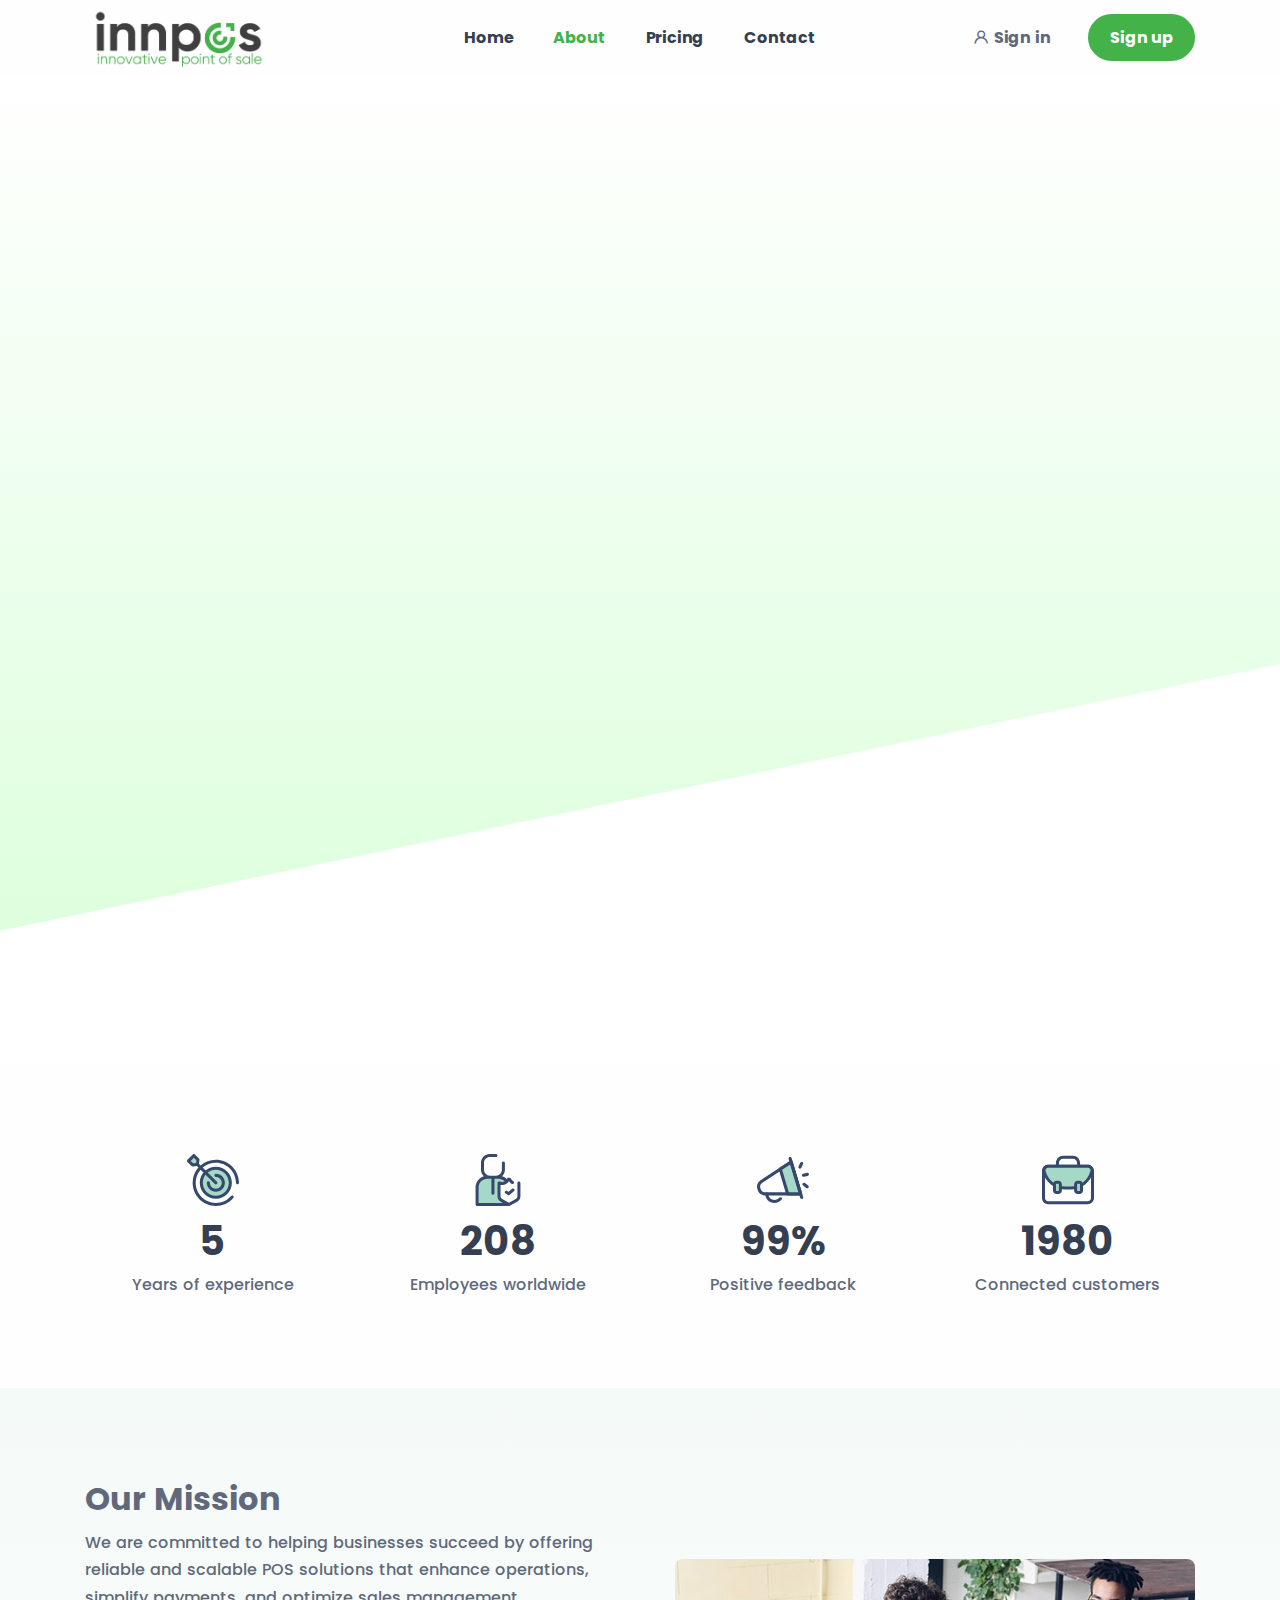
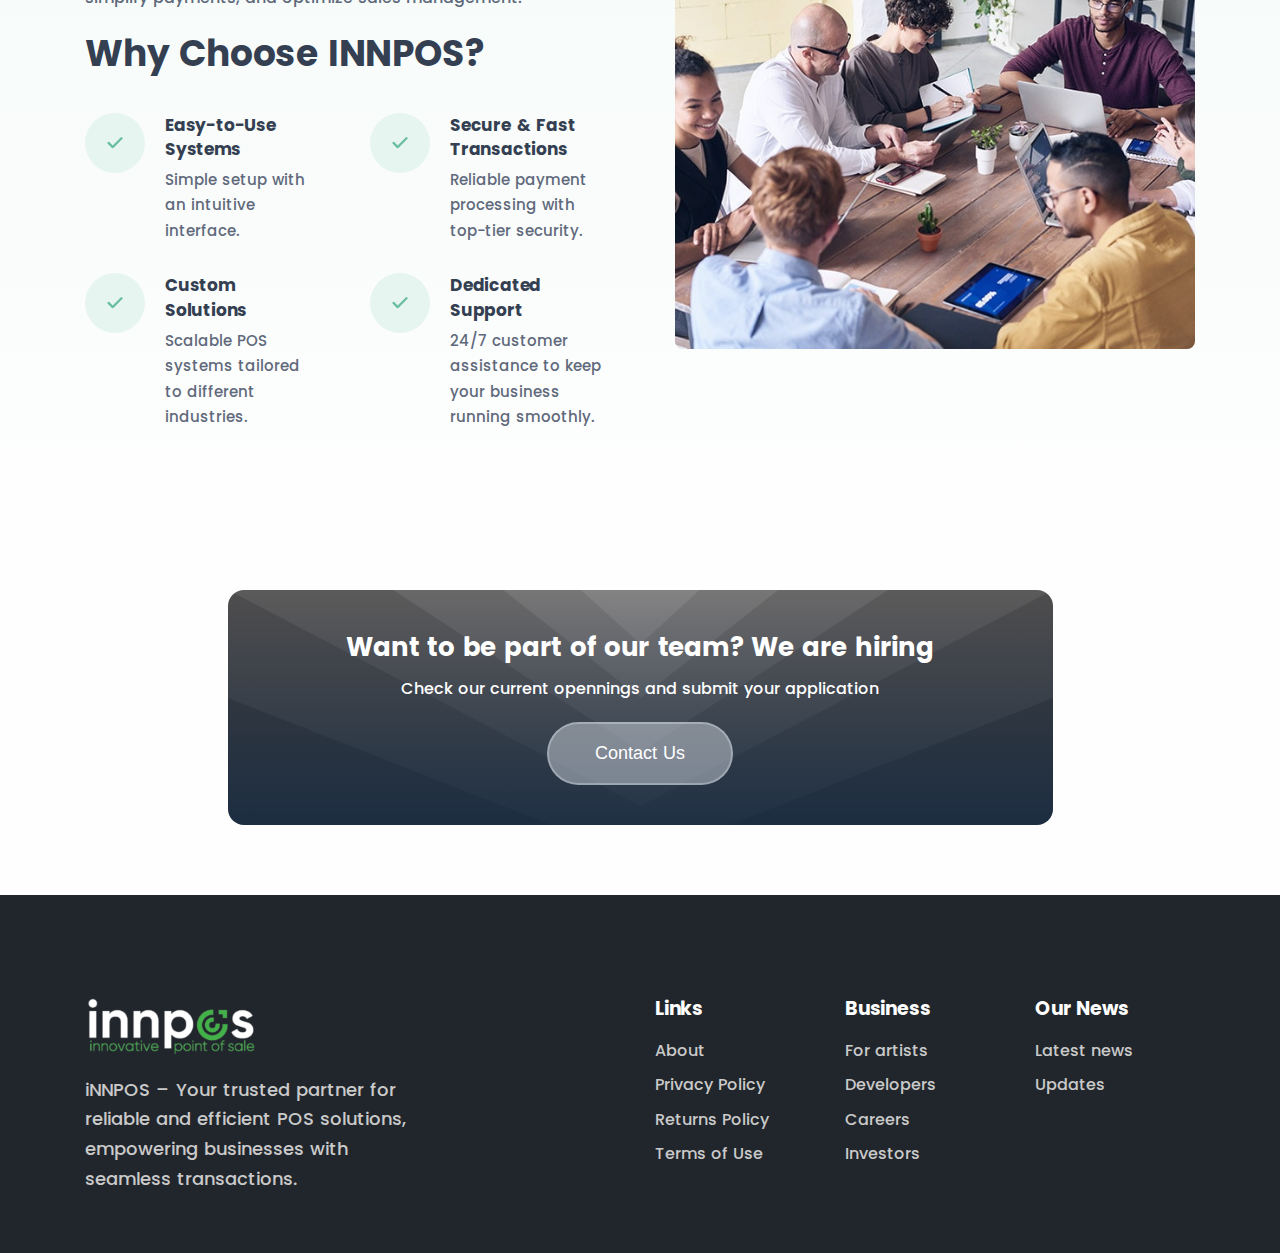
==== commit f863d1c8: "update home image and add some new page" ====
--- a/about.html
+++ b/about.html
@@ -68,20 +68,138 @@
     </nav>
     <!-- /.navbar -->
 
-    <section class="wrapper bg-soft-blue">
-      <div class="container py-18 text-center">
-        <div class="row">
-          <div class="col-xl-5 mx-auto mb-6">
-            <h1 class="display-1 mb-3">About Us</h1>
-            <p class="lead mb-0">A company turning ideas into beautiful things.</p>
-          </div>
-          <!-- /column -->
-        </div>
-        <!-- /.row -->
+    <section class="wrapper bg-about angled lower-start">
+      <div class="container pt-7 pt-md-11 pb-8">
+        <div class="row gx-0 gy-10 align-items-center justify-content-center position-relative" style="z-index: 2">
+          <div class="col-lg-8 text-center" data-cues="slideInDown" data-group="page-title">
+            <h1 class="display-2 mb-4">Empowering Businesses with Seamless POS Solutions</h1>
+            <p class="fs-19">Whether you're a small business, a growing enterprise, or an agency managing multiple clients, we have the perfect solution tailored to your needs.</p>
+            <p>At INNPOS, we specialize in providing fast, secure, and user-friendly POS systems designed to streamline transactions and improve business efficiency.</p>
+          </div>
+          <div class="col-lg-8" data-cues="slideInDown">
+            <figure class="rounded">
+              <img class="hero-img" src="./assets/img/concept8.png" alt="" />
+            </figure>
+          </div>
+        </div>
+      </div>
+    </section>
+
+    <section class="wrapper">
+      <div class="container py-10 py-lg-14">
+        <div class="row align-items-center counter-wrapper gy-6 text-center">
+          <div class="col-md-6 col-lg-3">
+            <img src="./assets/img/target.svg" class="svg-inject icon-svg icon-svg-md text-primary mb-3" alt="" />
+            <h3 class="counter">5</h3>
+            <p>Years of experience</p>
+          </div>
+          <!--/column -->
+          <div class="col-md-6 col-lg-3">
+            <img src="./assets/img/user.svg" class="svg-inject icon-svg icon-svg-md text-primary mb-3" alt="" />
+            <h3 class="counter">208</h3>
+            <p>Employees worldwide</p>
+          </div>
+          <!--/column -->
+          <div class="col-md-6 col-lg-3">
+            <img src="./assets/img/megaphone.svg" class="svg-inject icon-svg icon-svg-md text-primary mb-3" alt="" />
+            <h3 class="counter">99%</h3>
+            <p>Positive feedback</p>
+          </div>
+          <!--/column -->
+          <div class="col-md-6 col-lg-3">
+            <img src="./assets/img/briefcase-2.svg" class="svg-inject icon-svg icon-svg-md text-primary mb-3" alt="" />
+            <h3 class="counter">1980</h3>
+            <p>Connected customers</p>
+          </div>
+          <!--/column -->
+        </div>
+        <!--/.row -->
       </div>
       <!-- /.container -->
     </section>
-    <!-- /section -->
+
+    <section class="bg-gradient-primary">
+      <div class="container py-10 py-lg-14">
+        <div class="row gx-lg-8 gx-xl-12 gy-10 align-items-center">
+          <div class="col-md-8 col-lg-6 order-lg-2 position-relative">
+            <figure class="rounded"><img src="./assets/img/about11.jpg" alt="" /></figure>
+          </div>
+          <!--/column -->
+          <div class="col-lg-6">
+            <p class="fw-bold display-5 mb-2">Our Mission</p>
+            <p>We are committed to helping businesses succeed by offering reliable and scalable POS solutions that enhance operations, simplify payments, and optimize sales management.</p>
+            <h2 class="display-4 mb-7">Why Choose INNPOS?</h2>
+            <div class="row gx-xl-10 gy-6">
+              <div class="col-md-6 col-lg-12 col-xl-6">
+                <div class="d-flex d-lg-block d-xl-flex flex-row">
+                  <div>
+                    <div class="icon btn btn-circle btn-lg btn-soft-green disabled mx-auto me-4 mb-lg-3 mb-xl-0"><i class="uil uil-check"></i></div>
+                  </div>
+                  <div>
+                    <h4 class="mb-1 fs-17">Easy-to-Use Systems</h4>
+                    <p class="mb-0 fs-15">Simple setup with an intuitive interface.</p>
+                  </div>
+                </div>
+              </div>
+              <!--/column -->
+              <div class="col-md-6 col-lg-12 col-xl-6">
+                <div class="d-flex d-lg-block d-xl-flex flex-row">
+                  <div>
+                    <div class="icon btn btn-circle btn-lg btn-soft-green disabled mx-auto me-4 mb-lg-3 mb-xl-0"><i class="uil uil-check"></i></div>
+                  </div>
+                  <div>
+                    <h4 class="mb-1 fs-17">Secure & Fast Transactions</h4>
+                    <p class="mb-0 fs-15">Reliable payment processing with top-tier security.</p>
+                  </div>
+                </div>
+              </div>
+              <!--/column -->
+              <div class="col-md-6 col-lg-12 col-xl-6">
+                <div class="d-flex d-lg-block d-xl-flex flex-row">
+                  <div>
+                    <div class="icon btn btn-circle btn-lg btn-soft-green disabled mx-auto me-4 mb-lg-3 mb-xl-0"><i class="uil uil-check"></i></div>
+                  </div>
+                  <div>
+                    <h4 class="mb-1 fs-17">Custom Solutions</h4>
+                    <p class="mb-0 fs-15">Scalable POS systems tailored to different industries.</p>
+                  </div>
+                </div>
+              </div>
+              <!--/column -->
+              <div class="col-md-6 col-lg-12 col-xl-6">
+                <div class="d-flex d-lg-block d-xl-flex flex-row">
+                  <div>
+                    <div class="icon btn btn-circle btn-lg btn-soft-green disabled mx-auto me-4 mb-lg-3 mb-xl-0"><i class="uil uil-check"></i></div>
+                  </div>
+                  <div>
+                    <h4 class="mb-1 fs-17">Dedicated Support</h4>
+                    <p class="mb-0 fs-15">24/7 customer assistance to keep your business running smoothly.</p>
+                  </div>
+                </div>
+              </div>
+              <!--/column -->
+            </div>
+            <!--/.row -->
+          </div>
+          <!--/column -->
+        </div>
+        <!--/.row -->
+      </div>
+    </section>
+
+    <section class="py-10 py-lg-12">
+      <div class="container">
+        <div class="row justify-content-center">
+          <div class="col-lg-9">
+            <div class="cta-card">
+              <h2 class="text-white">Want to be part of our team? We are hiring</h2>
+              <p class="px-lg-5">Check our current opennings and submit your application</p>
+              <a href="contact.html" class="cta-card__btn">Contact Us</a>
+            </div>
+          </div>
+        </div>
+      </div>
+    </section>
 
     <footer class="bg-dark text-inverse">
       <div class="container pt-13 pt-md-15 pb-7">
@@ -145,8 +263,32 @@
 
     <script src="./assets/js/bootstrap.bundle.min.js"></script>
     <script src="./assets/js/jquery.min.js"></script>
+    <script src="./assets/js/counter.js"></script>
     <script src="./assets/js/plugins.js"></script>
     <script src="./assets/js/theme.js"></script>
     <script src="./assets/js/script.js"></script>
+    <script>
+      const counterUp = window.counterUp.default;
+
+      const callback = (entries) => {
+        entries.forEach((entry) => {
+          const el = entry.target;
+          if (entry.isIntersecting && !el.classList.contains("is-visible")) {
+            counterUp(el, {
+              duration: 2000,
+              delay: 16,
+            });
+            el.classList.add("is-visible");
+          }
+        });
+      };
+
+      const IO = new IntersectionObserver(callback, { threshold: 1 });
+
+      // Select all elements with the class "counter" and observe each one
+      document.querySelectorAll(".counter").forEach((el) => {
+        IO.observe(el);
+      });
+    </script>
   </body>
 </html>
--- a/assets/css/style-new.css
+++ b/assets/css/style-new.css
@@ -9,6 +9,21 @@
   z-index: 1;
   display: flex;
   align-items: center;
+}
+.bg-about {
+  background: linear-gradient(180deg, #ffffff 0%, #d8ffd8 100%);
+}
+.wrapper.bg-about.angled.lower-start:after {
+  content: "";
+  width: 0;
+  height: 0;
+  border-style: solid;
+  border-width: 0 0 400px 1920px;
+  border-color: transparent transparent #ffffff transparent;
+  position: absolute;
+  bottom: 0;
+  right: 0;
+  z-index: 0;
 }
 .bg-erp {
   background: linear-gradient(180deg, #ffffff 0%, #f1a1363d 100%);
@@ -69,7 +84,7 @@
 }
 .cta-card {
   width: 100%;
-  background-color: #1d2e9e;
+  background-color: #3f3f3f;
   background-image: linear-gradient(rgb(158 29 52 / 1%), rgba(20, 41, 66, 0.8)), url(../img/cta_bg.png);
   background-position: 0 0, 50% 0;
   background-repeat: repeat, no-repeat;
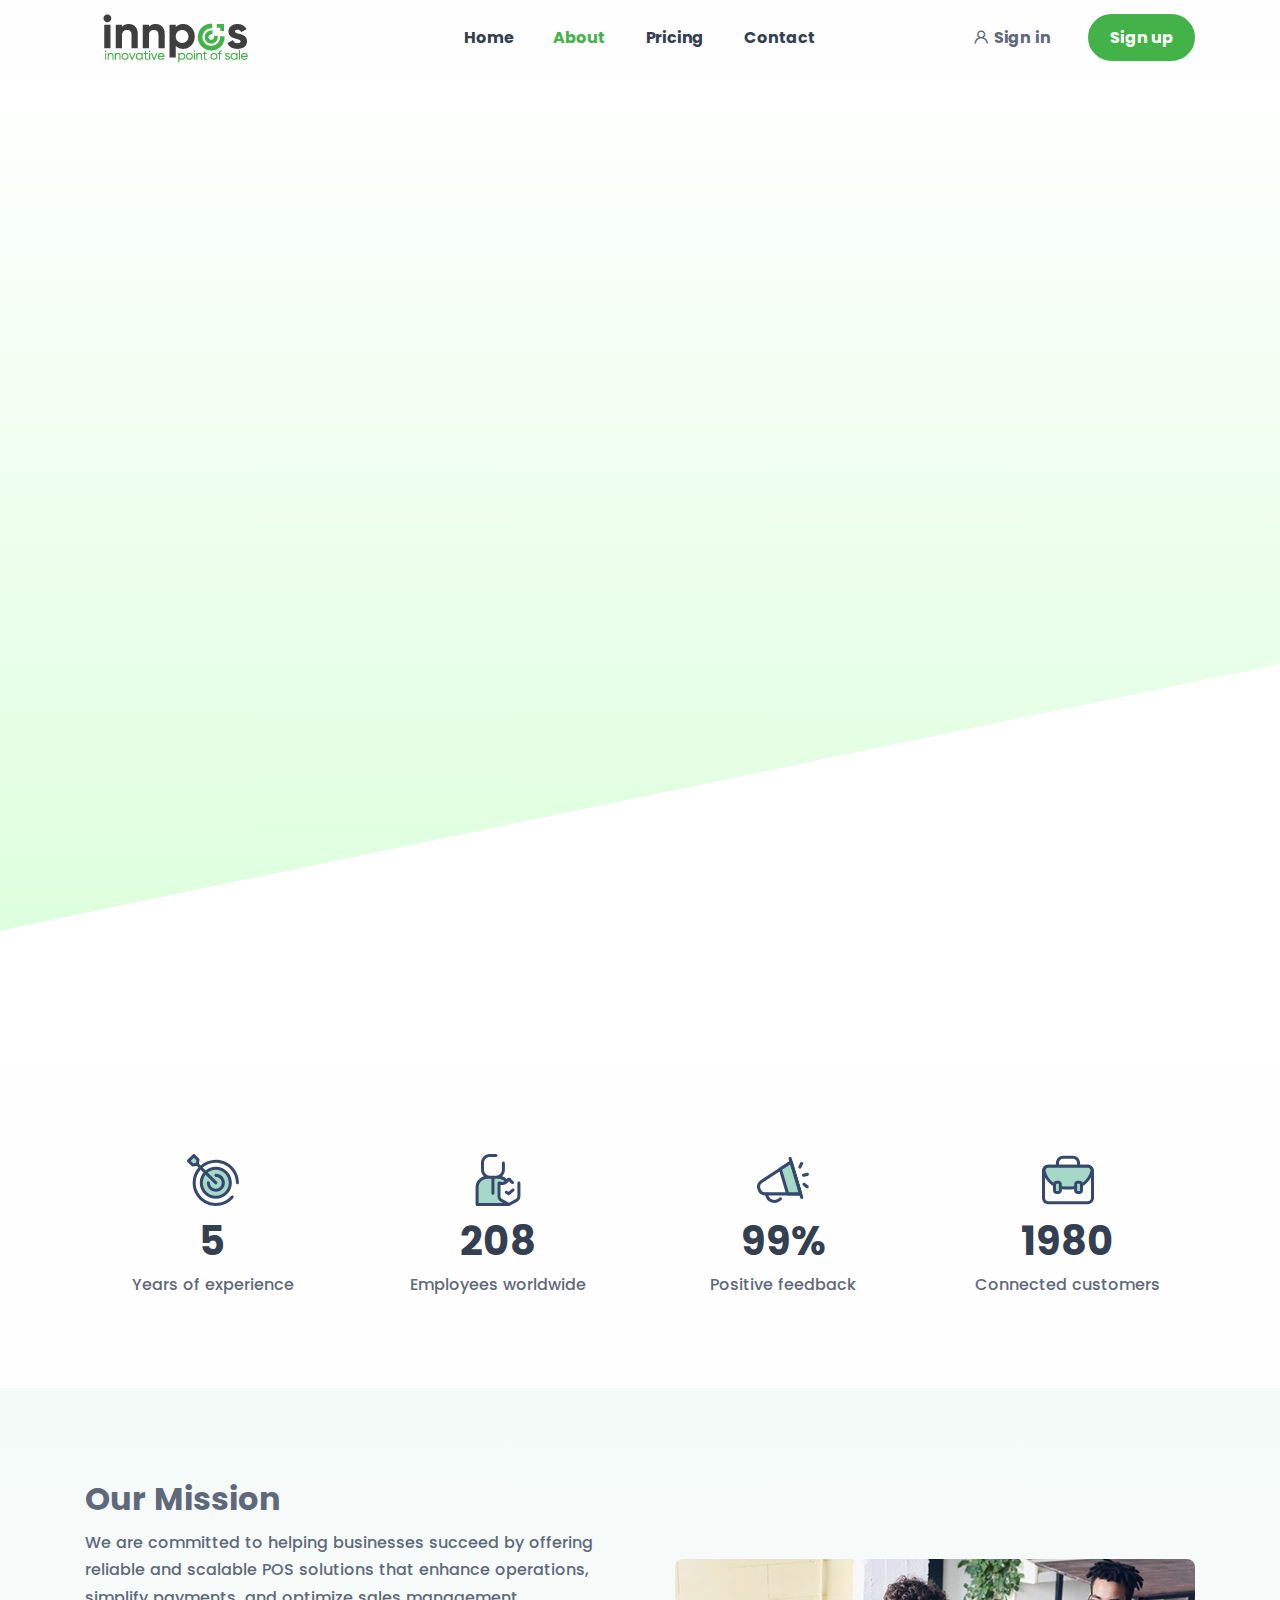
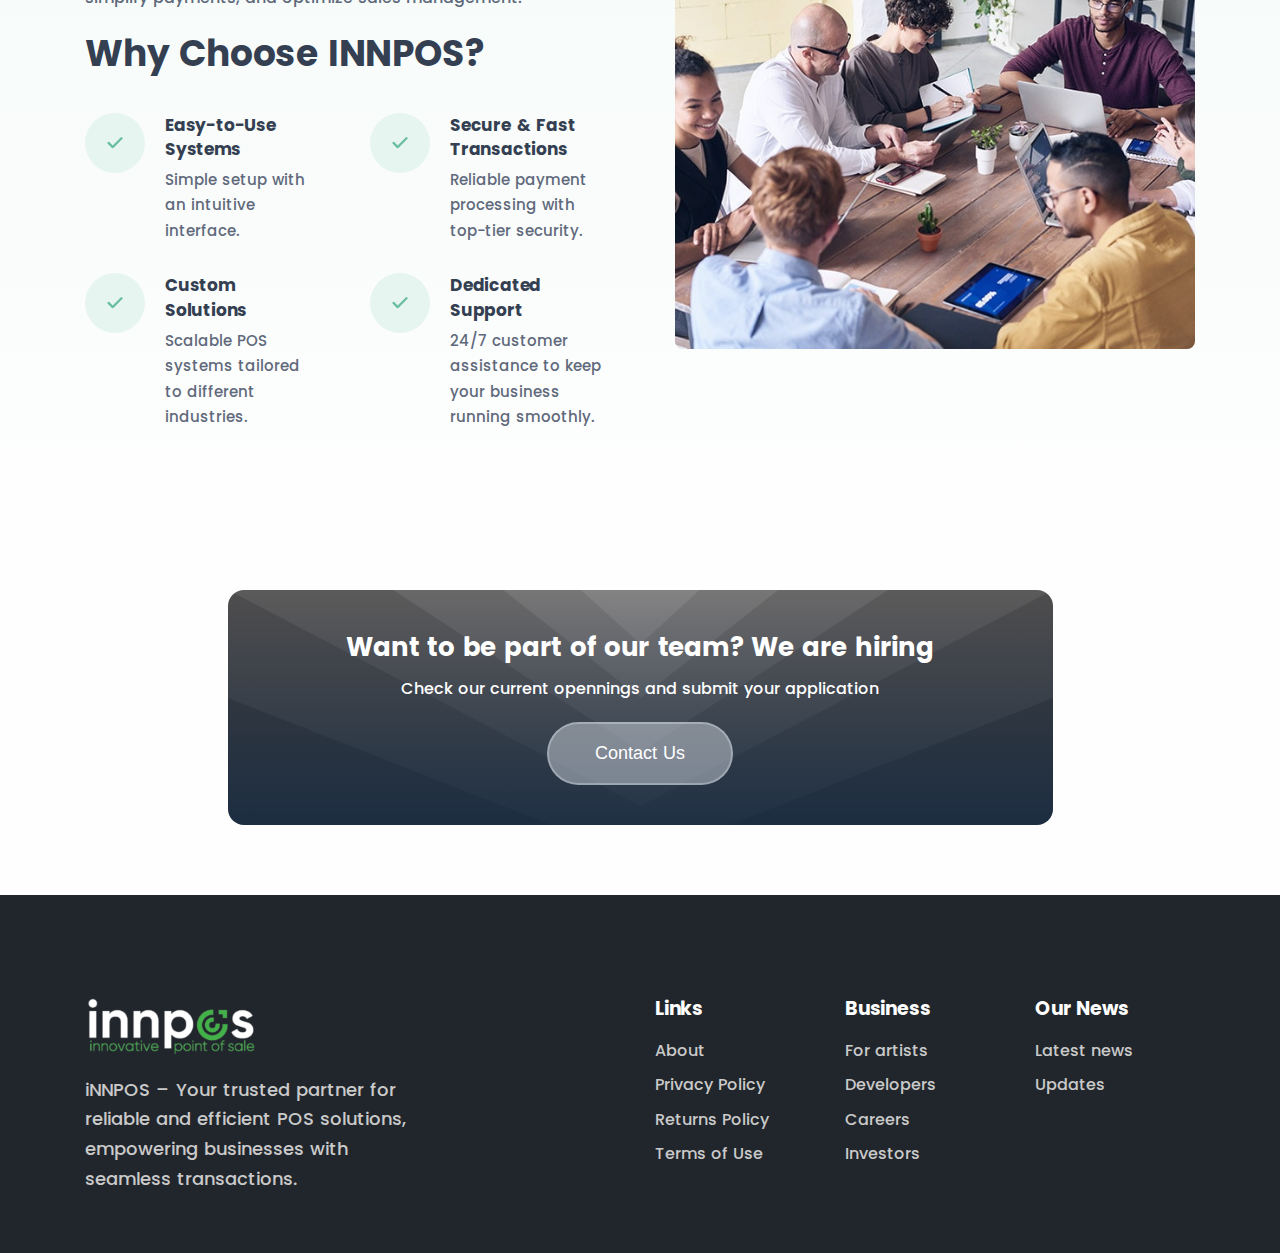
==== commit 6beb6427: "add contact page and change some design" ====
--- a/about.html
+++ b/about.html
@@ -6,12 +6,12 @@
     <title>INNPOS About Us</title>
     <meta property="og:title" content="INNPOS About Us" />
     <meta property="og:type" content="website" />
-    <meta property="og:image" itemprop="image" content="./assets/img/devices.png" />
-    <meta property="og:image:secure_url" content="./assets/img/devices.png" />
+    <meta property="og:image" itemprop="image" content="./assets/img/home-page/INNOVATIVE-POS.png" />
+    <meta property="og:image:secure_url" content="./assets/img/home-page/INNOVATIVE-POS.png" />
     <meta property="og:image:width" content="1280" />
     <meta property="og:image:height" content="640" />
     <meta property="twitter:card" content="summary_large_image" />
-    <meta property="twitter:image" content="./assets/img/devices.png" />
+    <meta property="twitter:image" content="./assets/img/home-page/INNOVATIVE-POS.png" />
 
     <link rel="shortcut icon" href="./assets/img/FAV.png" />
     <link rel="stylesheet" href="./assets/css/plugins.css" />
@@ -26,7 +26,7 @@
       <div class="container flex-lg-row flex-nowrap align-items-center py-2 py-lg-0">
         <div class="navbar-brand w-100">
           <a href="./index.html">
-            <img class="h-11" src="./assets/img/logo-black.png" alt="" />
+            <img src="./assets/img/logo-black.png" alt="" />
           </a>
         </div>
         <div class="navbar-collapse offcanvas-nav">
@@ -216,9 +216,9 @@
             <div class="widget">
               <h4 class="widget-title text-white mb-3">Links</h4>
               <ul class="list-unstyled text-reset mb-0">
-                <li><a href="#">About</a></li>
-                <li><a href="#">Privacy Policy</a></li>
-                <li><a href="#">Returns Policy</a></li>
+                <li><a href="about.html">About</a></li>
+                <li><a href="privacy-policy.html">Privacy Policy</a></li>
+                <li><a href="refund-returns.html">Returns Policy</a></li>
                 <li><a href="#">Terms of Use</a></li>
               </ul>
             </div>
--- a/assets/css/style-new.css
+++ b/assets/css/style-new.css
@@ -1,15 +1,7 @@
 body {
   font-family: "Poppins", sans-serif;
 }
-.bg-hero {
-  background-image: linear-gradient(40deg, rgb(56 78 155) 0%, rgb(53 191 185) 100%);
-  background-size: cover;
-  background-position: 50%;
-  position: relative;
-  z-index: 1;
-  display: flex;
-  align-items: center;
-}
+
 .bg-about {
   background: linear-gradient(180deg, #ffffff 0%, #d8ffd8 100%);
 }
@@ -25,36 +17,7 @@
   right: 0;
   z-index: 0;
 }
-.bg-erp {
-  background: linear-gradient(180deg, #ffffff 0%, #f1a1363d 100%);
-}
-.bg_shape {
-  position: absolute;
-  right: 0;
-  bottom: 0;
-  z-index: -1;
 
-  top: 0px;
-  height: 100%;
-  width: 100%;
-}
-.bg-industry {
-  background-image: url(../img/0x0.webp);
-  background-size: cover;
-  background-position: center;
-  background-repeat: no-repeat;
-}
-
-.industry-icon {
-  color: #ffffff;
-  filter: brightness(0) invert(1);
-}
-.bg-features {
-  background-image: url(../img/features.jpg);
-  background-size: cover;
-  background-position: center;
-  background-repeat: no-repeat;
-}
 .overlay1 {
   background-color: #020202bf;
 }
@@ -93,7 +56,6 @@
   padding: 40px;
   text-align: center;
   color: #fff;
-
   z-index: 1;
   position: relative;
 }
@@ -160,7 +122,6 @@
 }
 .accordion-button:not(.collapsed) {
   color: #242331;
-  /* background-color: #ffffff; */
   box-shadow: none;
   padding-left: 20px;
 }
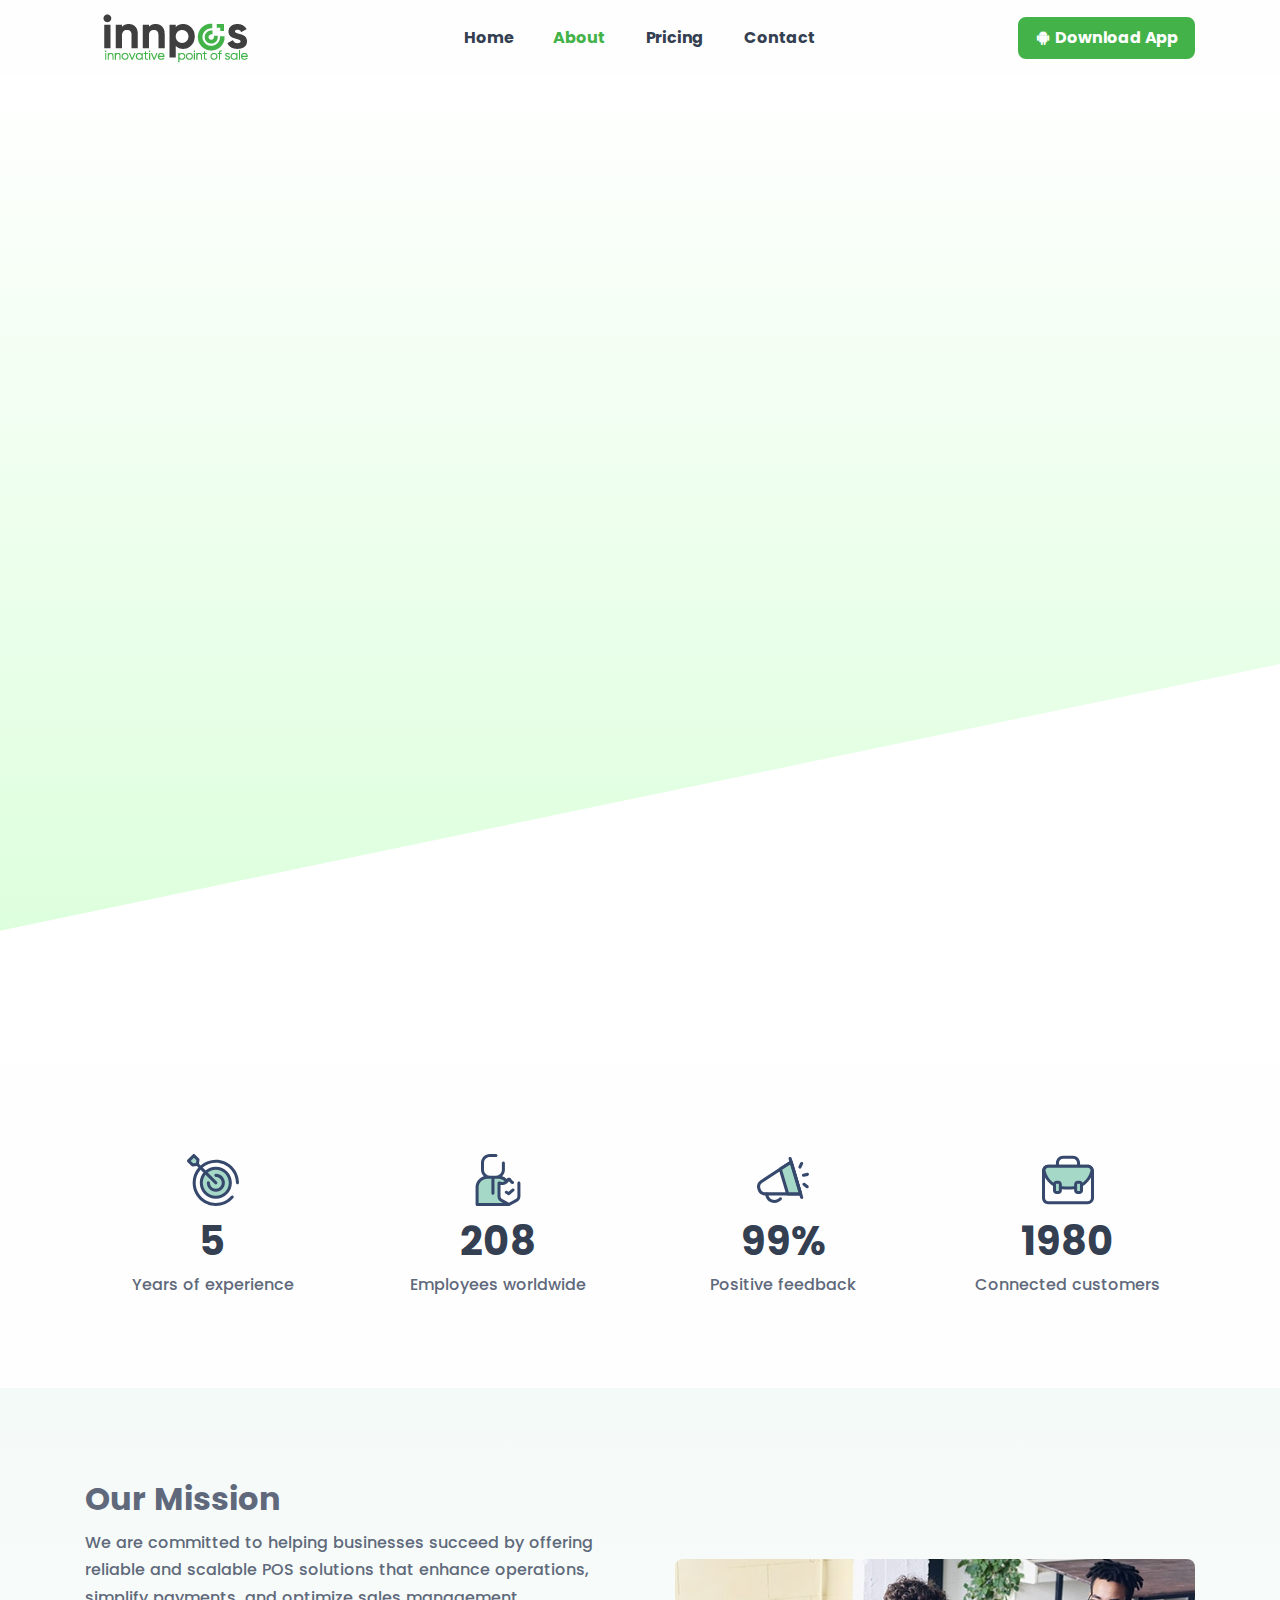
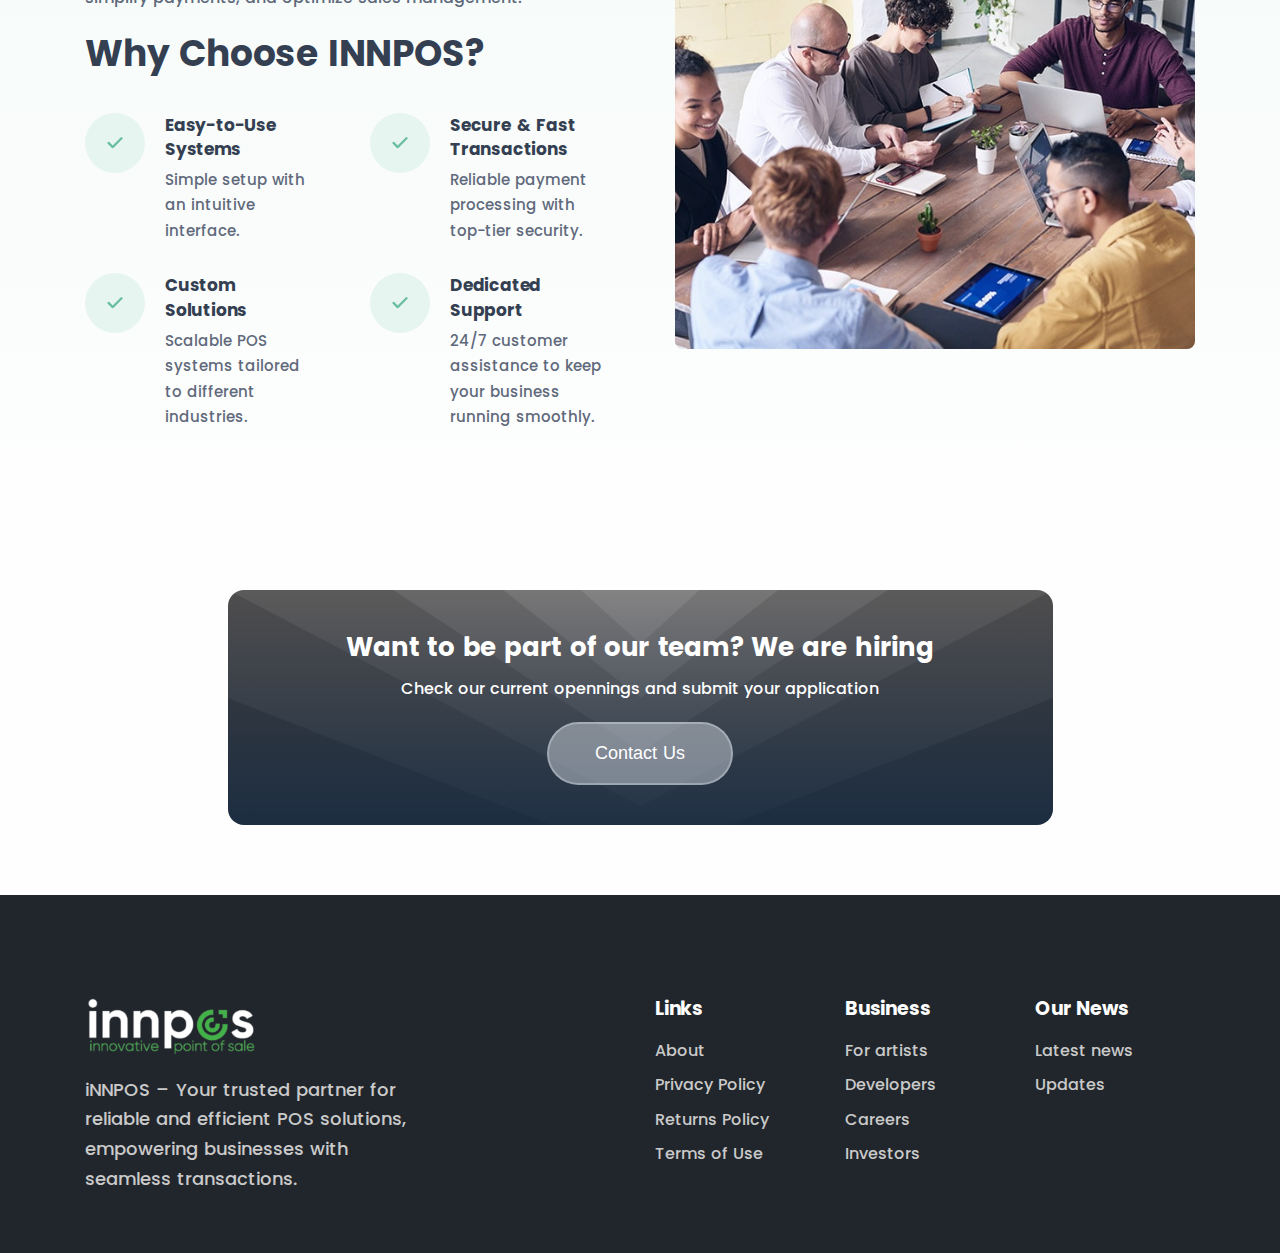
==== commit 05edcba5: "update apk" ====
--- a/about.html
+++ b/about.html
@@ -45,14 +45,8 @@
         <!-- /.navbar-collapse -->
         <div class="navbar-other w-100 d-flex ms-auto">
           <ul class="navbar-nav flex-row align-items-center ms-auto" data-sm-skip="true">
-            <li class="nav-item d-none d-md-block">
-              <a href="./contact.html" class="btn btn-sm d-flex align-items-center gap-1">
-                <i class="uil uil-user"></i>
-                Sign in</a
-              >
-            </li>
-            <li class="nav-item d-none d-md-block">
-              <a href="./contact.html" class="btn btn-sm btn-primary rounded-pill">Sign up</a>
+            <li class="nav-item">
+              <button onclick="downloadAPK()" class="btn btn-primary btn-icon btn-icon-start rounded py-1 px-3"><i class="uil uil-android"></i> <span class="d-none d-md-inline-block">Download App</span></button>
             </li>
             <li class="nav-item d-lg-none">
               <div class="navbar-hamburger">
--- a/assets/css/style-new.css
+++ b/assets/css/style-new.css
@@ -32,6 +32,10 @@
   transform: translateY(-0.4rem);
   transition: all 0.3s ease;
   background-image: linear-gradient(40deg, #b0ffb6 0.4%, #fff5e2 100.2%);
+}
+.hover-effect-2:hover {
+  box-shadow: none !important;
+  color: #42b249 !important;
 }
 .cta-card__btn {
   padding: 14px 46px;
@@ -144,3 +148,157 @@
   transform: rotate(1deg);
   background-size: 0.7rem;
 }
+.z-one {
+  z-index: 1;
+}
+.user-guide .nav.nav-pills {
+  gap: 19px;
+  padding: 40px 0;
+}
+
+@media screen and (max-width: 820px) {
+  .user-guide .nav.nav-pills {
+    padding: 0;
+  }
+}
+
+.user-guide .nav.nav-pills button {
+  border-radius: 16px;
+  padding: 15px 18px;
+  display: flex;
+  align-items: center;
+  gap: 20px;
+  background: #fff;
+  box-shadow: 0px 4px 4px 0px #00000040;
+  transition: all 0.3s ease;
+}
+
+@media screen and (max-width: 1024px) {
+  .user-guide .nav.nav-pills button {
+    padding: 14px 18px;
+  }
+}
+
+@media screen and (max-width: 560px) {
+  .user-guide .nav.nav-pills button {
+    padding: 12px 18px;
+  }
+}
+
+.user-guide .nav.nav-pills button.active {
+  background: linear-gradient(109.98deg, #ffffff 9.32%, #dbf0db 134.22%);
+}
+
+.user-guide .nav.nav-pills button.active div b {
+  background: linear-gradient(180deg, #30b22e 0%, #e9f6e9 73.5%);
+  --background-clip: text;
+  -webkit-background-clip: text;
+  -webkit-text-fill-color: transparent;
+}
+
+.user-guide .nav.nav-pills button span.pills-ico {
+  min-width: 50px;
+  width: 50px;
+  height: 50px;
+}
+
+@media (max-width: 560px) {
+  .user-guide .nav.nav-pills button span.pills-ico {
+    min-width: 30px;
+    width: 30px;
+    height: 30px;
+  }
+}
+
+.user-guide .nav.nav-pills button span.pills-ico img {
+  width: 100%;
+  height: 100%;
+  object-fit: contain;
+}
+
+.user-guide .nav.nav-pills button div {
+  font-size: 16px;
+  font-weight: 700;
+  width: 100%;
+  position: relative;
+  padding-right: 140px;
+  color: #3e3f3e;
+  text-align: start;
+}
+
+@media (max-width: 560px) {
+  .user-guide .nav.nav-pills button div {
+    font-size: 15px;
+    padding-right: 90px;
+  }
+}
+
+.user-guide .nav.nav-pills button div b {
+  position: absolute;
+  right: 0;
+  top: 15px;
+  bottom: 0;
+  font-weight: 600;
+  margin: auto;
+  font-size: 68px;
+  background: linear-gradient(180deg, rgba(13, 35, 52, 0.188), transparent 80%);
+  --background-clip: text;
+  -webkit-background-clip: text;
+  -webkit-text-fill-color: transparent;
+  height: 108px;
+  line-height: normal;
+}
+
+@media screen and (max-width: 1024px) {
+  .user-guide .nav.nav-pills button div b {
+    font-size: 86px;
+    line-height: 74px;
+    height: 80px;
+  }
+}
+
+@media screen and (max-width: 560px) {
+  .user-guide .nav.nav-pills button div b {
+    font-size: 56px;
+  }
+  .user-guide .tab-content {
+    padding: 30px;
+    position: sticky;
+    position: -webkit-sticky;
+    top: 170px;
+    z-index: 0;
+  }
+}
+
+.user-guide .tab-content {
+  padding: 60px 50px;
+  position: sticky;
+  position: -webkit-sticky;
+  top: 170px;
+  z-index: 0;
+}
+
+.user-guide .tab-content:after {
+  content: "";
+  width: 120%;
+  height: 100%;
+  background: #ffffff;
+  position: absolute;
+  right: 0;
+  top: 0;
+  bottom: 0;
+  margin: auto;
+  box-shadow: 0px 4px 4px 0px #00000040;
+  z-index: -1;
+  border-radius: 15px;
+}
+
+@media screen and (max-width: 1199px) {
+  .user-guide .tab-content:after {
+    width: 100%;
+  }
+}
+
+.user-guide .tab-content .content p b {
+  font-weight: 600;
+}
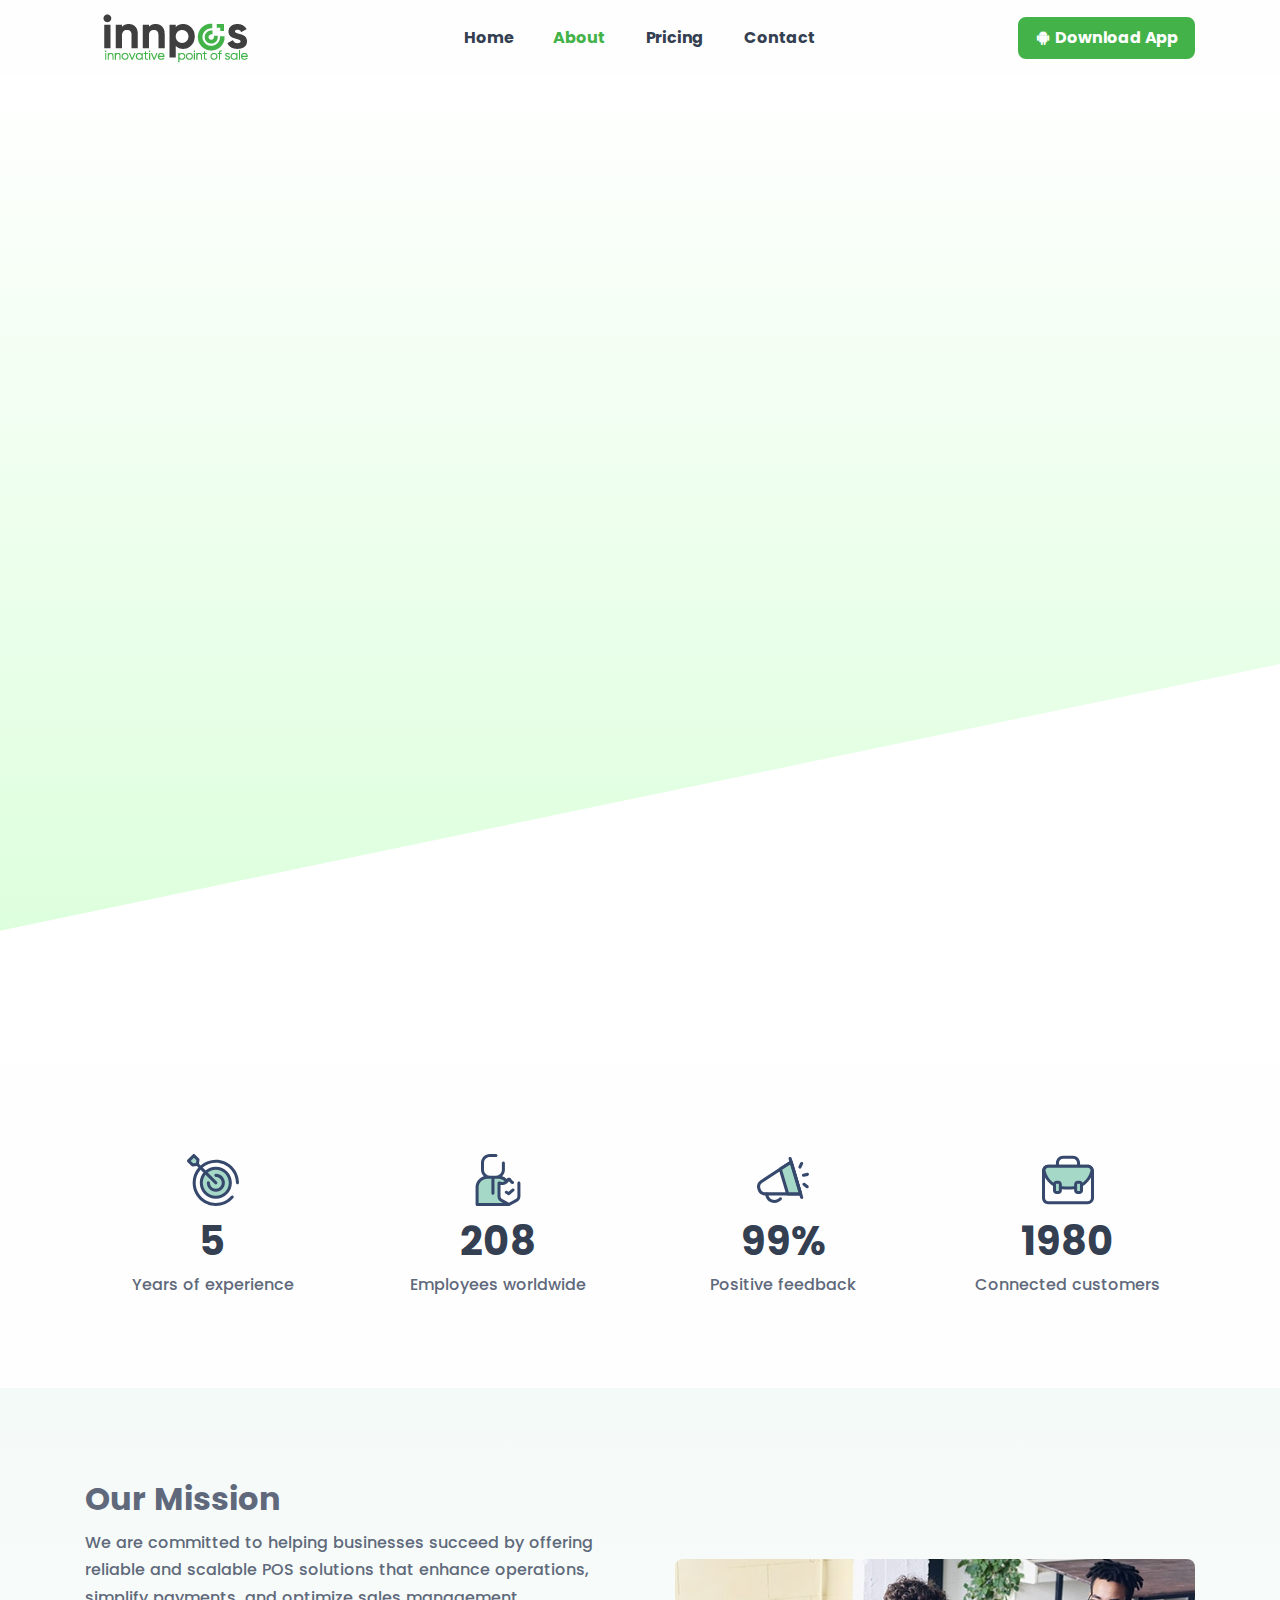
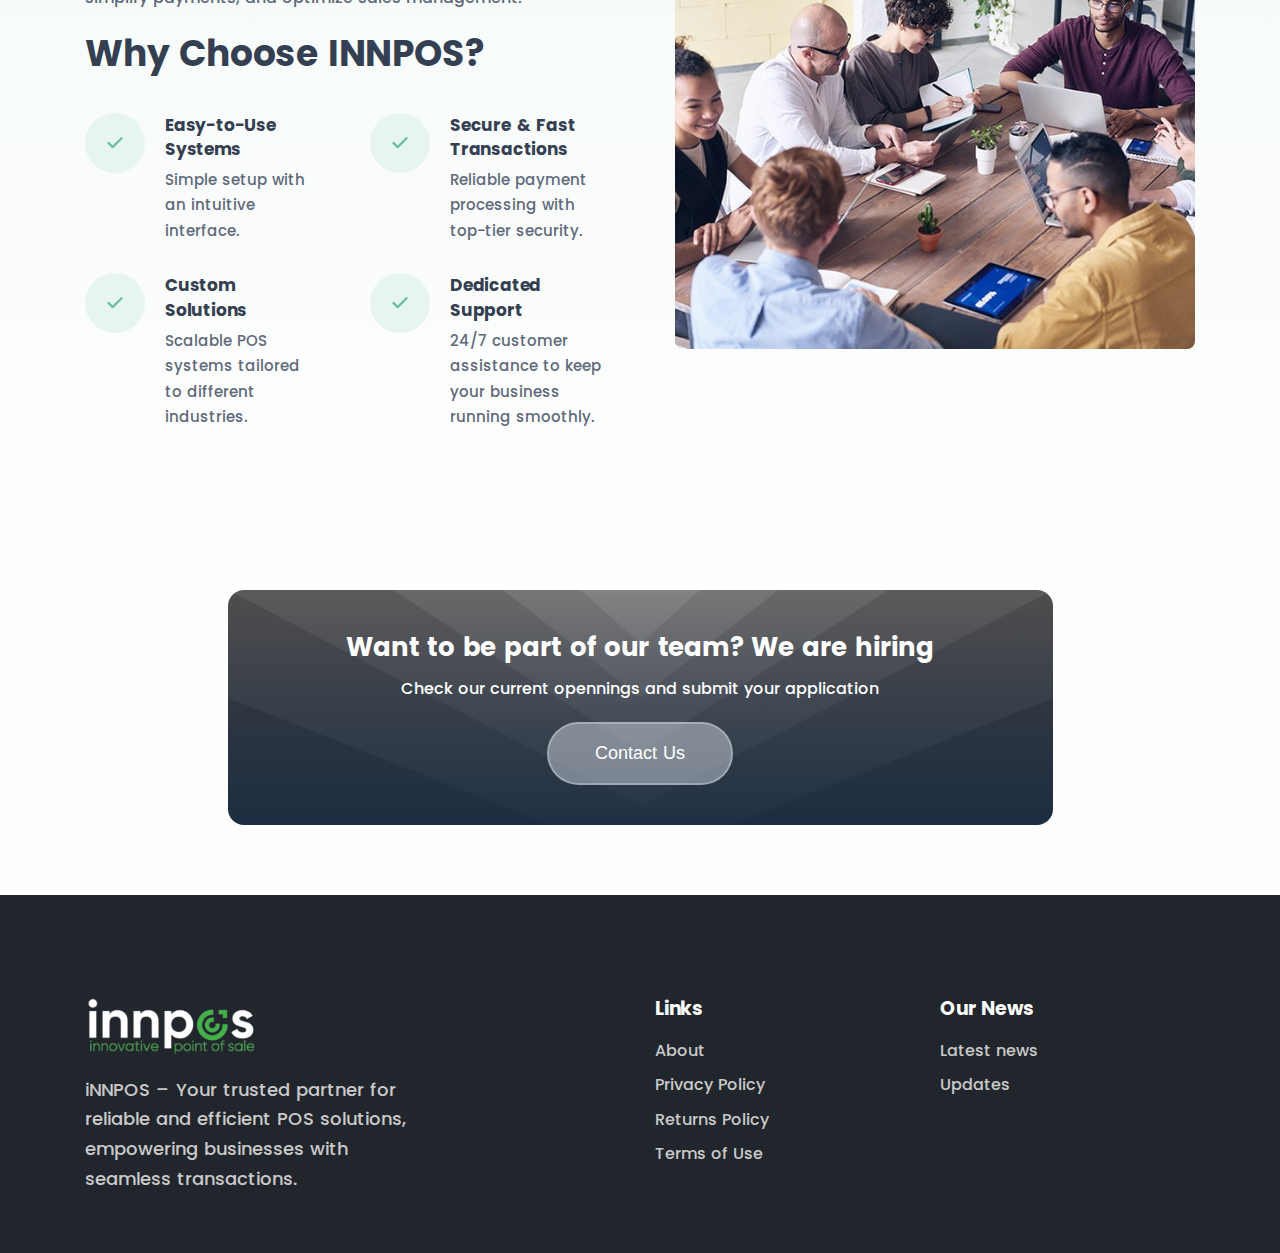
==== commit a2160ca0: "update footer" ====
--- a/about.html
+++ b/about.html
@@ -206,7 +206,7 @@
             <!-- /.widget -->
           </div>
           <!-- /column -->
-          <div class="col-md-4 col-lg-2 offset-lg-2">
+          <div class="col-md-4 col-lg-3 offset-lg-2">
             <div class="widget">
               <h4 class="widget-title text-white mb-3">Links</h4>
               <ul class="list-unstyled text-reset mb-0">
@@ -219,20 +219,7 @@
             <!-- /.widget -->
           </div>
           <!-- /column -->
-          <div class="col-md-4 col-lg-2">
-            <div class="widget">
-              <h4 class="widget-title text-white mb-3">Business</h4>
-              <ul class="list-unstyled mb-0">
-                <li><a href="#">For artists</a></li>
-                <li><a href="#">Developers</a></li>
-                <li><a href="#">Careers</a></li>
-                <li><a href="#">Investors</a></li>
-              </ul>
-            </div>
-            <!-- /.widget -->
-          </div>
-          <!-- /column -->
-          <div class="col-md-4 col-lg-2">
+          <div class="col-md-4 col-lg-3">
             <div class="widget">
               <h4 class="widget-title text-white mb-3">Our News</h4>
               <ul class="list-unstyled mb-0">
